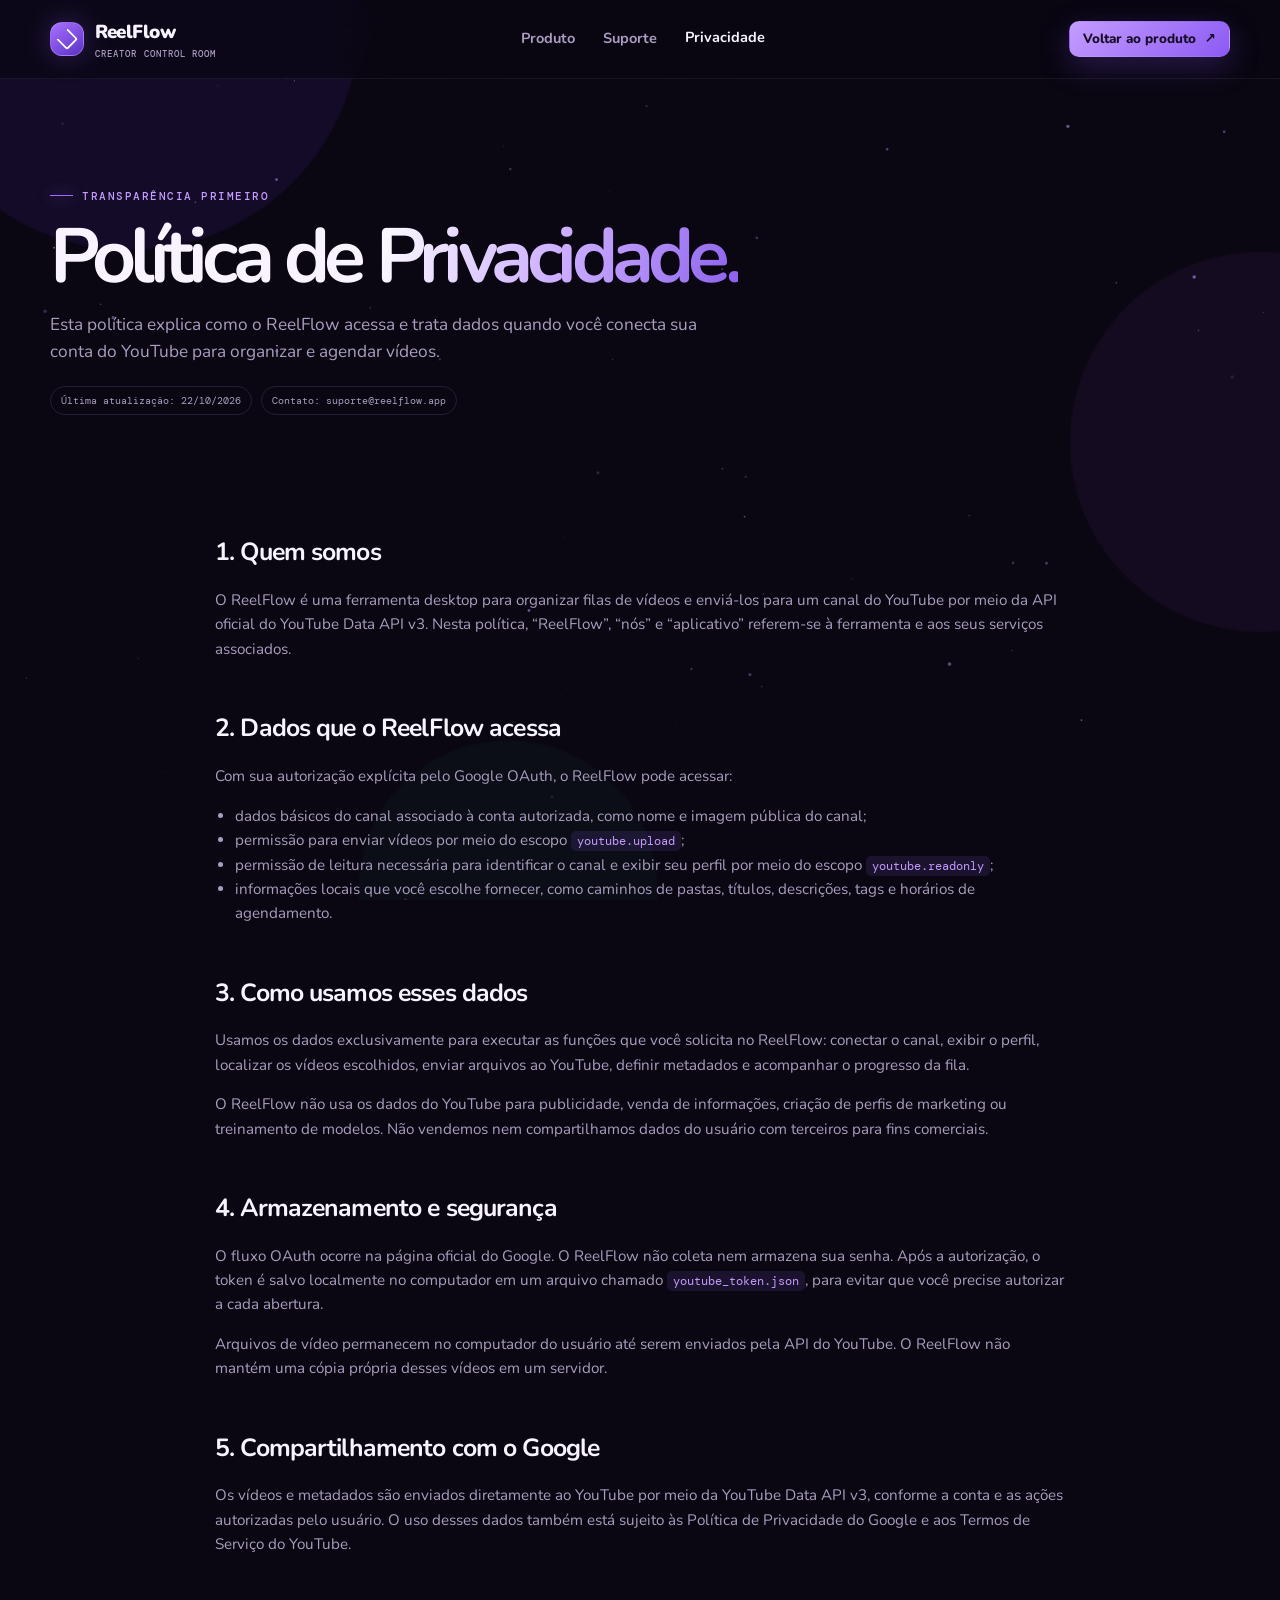
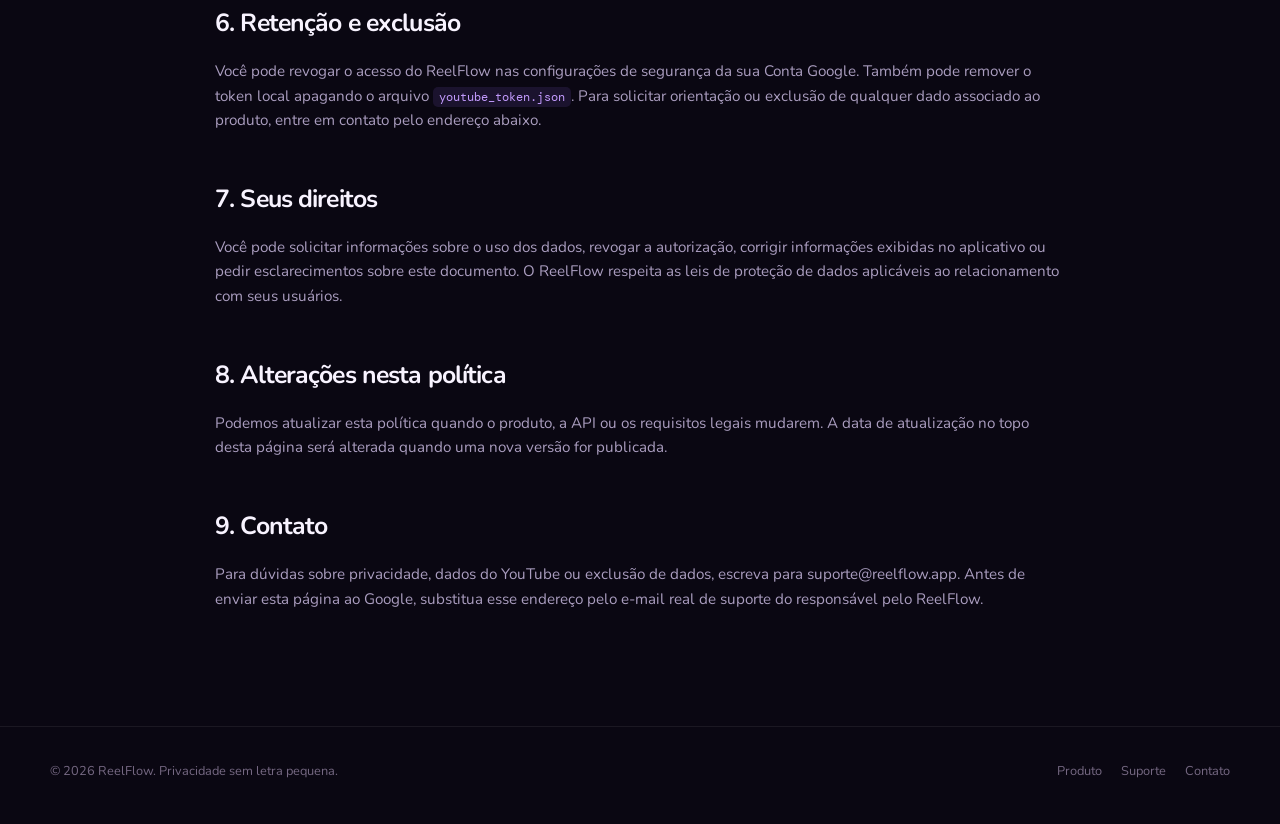
==== privacy/index.html @ 671bc6db "FIRST" ====
<!doctype html>
<html lang="pt-BR">
<head>
  <meta charset="utf-8"><meta name="viewport" content="width=device-width, initial-scale=1">
  <meta name="description" content="Política de Privacidade do ReelFlow.">
  <meta name="theme-color" content="#0a0712"><title>ReelFlow — Política de Privacidade</title><link rel="stylesheet" href="/styles.css">
</head>
<body>
  <div class="ambient" aria-hidden="true"><canvas id="particle-field"></canvas><span class="orb one"></span><span class="orb two"></span><span class="orb three"></span></div><div class="cursor-glow" aria-hidden="true"></div>
  <header class="site-header"><nav class="nav container" aria-label="Navegação principal"><a class="brand" href="/" aria-label="ReelFlow início"><span class="brand-mark" aria-hidden="true"></span><span>ReelFlow<small>creator control room</small></span></a><div class="nav-links"><a href="/">Produto</a><a href="/support">Suporte</a><a class="active" href="/privacy">Privacidade</a></div><div class="nav-actions"><a class="button small primary" href="/">Voltar ao produto <span aria-hidden="true">↗</span></a><button class="mobile-toggle" aria-label="Abrir menu" aria-expanded="false">☰</button></div></nav></header>
  <main>
    <section class="page-hero container reveal"><span class="eyebrow">Transparência primeiro</span><h1>Política de <span class="gradient-text">Privacidade.</span></h1><p>Esta política explica como o ReelFlow acessa e trata dados quando você conecta sua conta do YouTube para organizar e agendar vídeos.</p><div class="policy-meta"><span class="meta-chip">Última atualização: 22/10/2026</span><span class="meta-chip">Contato: suporte@reelflow.app</span></div></section>
    <article class="prose container">
      <h2>1. Quem somos</h2><p>O ReelFlow é uma ferramenta desktop para organizar filas de vídeos e enviá-los para um canal do YouTube por meio da API oficial do YouTube Data API v3. Nesta política, “ReelFlow”, “nós” e “aplicativo” referem-se à ferramenta e aos seus serviços associados.</p>
      <h2>2. Dados que o ReelFlow acessa</h2><p>Com sua autorização explícita pelo Google OAuth, o ReelFlow pode acessar:</p><ul><li>dados básicos do canal associado à conta autorizada, como nome e imagem pública do canal;</li><li>permissão para enviar vídeos por meio do escopo <code>youtube.upload</code>;</li><li>permissão de leitura necessária para identificar o canal e exibir seu perfil por meio do escopo <code>youtube.readonly</code>;</li><li>informações locais que você escolhe fornecer, como caminhos de pastas, títulos, descrições, tags e horários de agendamento.</li></ul>
      <h2>3. Como usamos esses dados</h2><p>Usamos os dados exclusivamente para executar as funções que você solicita no ReelFlow: conectar o canal, exibir o perfil, localizar os vídeos escolhidos, enviar arquivos ao YouTube, definir metadados e acompanhar o progresso da fila.</p><p>O ReelFlow não usa os dados do YouTube para publicidade, venda de informações, criação de perfis de marketing ou treinamento de modelos. Não vendemos nem compartilhamos dados do usuário com terceiros para fins comerciais.</p>
      <h2>4. Armazenamento e segurança</h2><p>O fluxo OAuth ocorre na página oficial do Google. O ReelFlow não coleta nem armazena sua senha. Após a autorização, o token é salvo localmente no computador em um arquivo chamado <code>youtube_token.json</code>, para evitar que você precise autorizar a cada abertura.</p><p>Arquivos de vídeo permanecem no computador do usuário até serem enviados pela API do YouTube. O ReelFlow não mantém uma cópia própria desses vídeos em um servidor.</p>
      <h2>5. Compartilhamento com o Google</h2><p>Os vídeos e metadados são enviados diretamente ao YouTube por meio da YouTube Data API v3, conforme a conta e as ações autorizadas pelo usuário. O uso desses dados também está sujeito às <a href="https://policies.google.com/privacy" target="_blank" rel="noopener">Política de Privacidade do Google</a> e aos <a href="https://www.youtube.com/t/terms" target="_blank" rel="noopener">Termos de Serviço do YouTube</a>.</p>
      <h2>6. Retenção e exclusão</h2><p>Você pode revogar o acesso do ReelFlow nas configurações de segurança da sua Conta Google. Também pode remover o token local apagando o arquivo <code>youtube_token.json</code>. Para solicitar orientação ou exclusão de qualquer dado associado ao produto, entre em contato pelo endereço abaixo.</p>
      <h2>7. Seus direitos</h2><p>Você pode solicitar informações sobre o uso dos dados, revogar a autorização, corrigir informações exibidas no aplicativo ou pedir esclarecimentos sobre este documento. O ReelFlow respeita as leis de proteção de dados aplicáveis ao relacionamento com seus usuários.</p>
      <h2>8. Alterações nesta política</h2><p>Podemos atualizar esta política quando o produto, a API ou os requisitos legais mudarem. A data de atualização no topo desta página será alterada quando uma nova versão for publicada.</p>
      <h2>9. Contato</h2><p>Para dúvidas sobre privacidade, dados do YouTube ou exclusão de dados, escreva para <a href="mailto:suporte@reelflow.app">suporte@reelflow.app</a>. Antes de enviar esta página ao Google, substitua esse endereço pelo e-mail real de suporte do responsável pelo ReelFlow.</p>
    </article>
  </main>
  <footer class="footer"><div class="container footer-inner"><div>© <span data-year></span> ReelFlow. Privacidade sem letra pequena.</div><div class="footer-links"><a href="/">Produto</a><a href="/support">Suporte</a><a href="mailto:suporte@reelflow.app">Contato</a></div></div></footer><script src="/site.js"></script>
</body>
</html>
---- styles.css ----
@import url('https://fonts.googleapis.com/css2?family=DM+Mono:wght@400;500&family=Nunito:wght@400;500;600;700;800;900&display=swap');

:root {
  --bg: #0a0712;
  --bg-2: #100a1e;
  --panel: rgba(23, 15, 42, .78);
  --panel-solid: #17102a;
  --panel-soft: rgba(39, 24, 68, .62);
  --line: rgba(177, 130, 255, .17);
  --line-bright: rgba(177, 130, 255, .42);
  --text: #f8f3ff;
  --muted: #aa9dbf;
  --muted-2: #756882;
  --purple: #9b6cff;
  --purple-2: #c49cff;
  --purple-deep: #6b3de5;
  --mint: #7ce6ba;
  --yellow: #f6c66e;
  --red: #f080a8;
  --shadow: 0 28px 90px rgba(0, 0, 0, .42);
  --radius: 24px;
  --max: 1180px;
}

* { box-sizing: border-box; }
html { scroll-behavior: smooth; }
body {
  margin: 0;
  background: var(--bg);
  color: var(--text);
  font-family: 'Nunito', system-ui, sans-serif;
  line-height: 1.6;
  overflow-x: hidden;
}
body::before {
  content: '';
  position: fixed;
  inset: 0;
  pointer-events: none;
  opacity: .28;
  background-image: linear-gradient(rgba(255,255,255,.025) 1px, transparent 1px), linear-gradient(90deg, rgba(255,255,255,.025) 1px, transparent 1px);
  background-size: 72px 72px;
  mask-image: linear-gradient(to bottom, black, transparent 75%);
  z-index: -3;
}
::selection { background: rgba(155,108,255,.38); color: white; }
a { color: inherit; text-decoration: none; }
button, a { -webkit-tap-highlight-color: transparent; }
.container { width: min(var(--max), calc(100% - 48px)); margin: 0 auto; }

.ambient { position: fixed; inset: 0; pointer-events: none; overflow: hidden; z-index: -2; }
.orb { position: absolute; border-radius: 50%; filter: blur(1px); opacity: .45; animation: drift 16s ease-in-out infinite alternate; }
.orb.one { width: 460px; height: 460px; background: rgba(104, 52, 214, .26); top: -210px; left: -100px; }
.orb.two { width: 380px; height: 380px; background: rgba(188, 91, 255, .14); top: 28%; right: -170px; animation-delay: -5s; }
.orb.three { width: 300px; height: 300px; background: rgba(73, 214, 191, .08); bottom: -140px; left: 28%; animation-delay: -9s; }
#particle-field { position: absolute; inset: 0; width: 100%; height: 100%; }
.cursor-glow { position: fixed; z-index: 10; width: 220px; height: 220px; border-radius: 50%; pointer-events: none; transform: translate(-50%, -50%); background: radial-gradient(circle, rgba(155,108,255,.12), transparent 68%); mix-blend-mode: screen; opacity: 0; transition: opacity .3s; }

.site-header { position: sticky; top: 0; z-index: 20; border-bottom: 1px solid rgba(255,255,255,.06); background: rgba(10,7,18,.68); backdrop-filter: blur(18px); }
.nav { height: 78px; display: flex; align-items: center; justify-content: space-between; gap: 24px; }
.brand { display: inline-flex; align-items: center; gap: 11px; font-weight: 900; letter-spacing: -.04em; font-size: 1.18rem; }
.brand-mark { width: 34px; height: 34px; display: grid; place-items: center; position: relative; border: 1px solid rgba(196,156,255,.45); border-radius: 12px; background: linear-gradient(145deg, #a871ff, #5b31c7); box-shadow: 0 0 28px rgba(155,108,255,.28); }
.brand-mark::before { content: ''; width: 12px; height: 12px; transform: rotate(45deg); border-radius: 3px; border: 2px solid white; border-left-color: transparent; }
.brand small { display: block; color: var(--muted); font-family: 'DM Mono', monospace; font-size: .56rem; font-weight: 500; letter-spacing: .12em; text-transform: uppercase; }
.nav-links { display: flex; align-items: center; gap: 28px; color: var(--muted); font-size: .91rem; font-weight: 700; }
.nav-links a { transition: color .2s, transform .2s; }
.nav-links a:hover, .nav-links a.active { color: var(--text); transform: translateY(-1px); }
.nav-actions { display: flex; align-items: center; gap: 12px; }
.mobile-toggle { display: none; border: 0; background: transparent; color: var(--text); font-size: 1.4rem; }

.button { display: inline-flex; align-items: center; justify-content: center; gap: 9px; min-height: 44px; padding: 0 18px; border-radius: 13px; border: 1px solid var(--line-bright); background: rgba(155,108,255,.12); color: var(--text); font: inherit; font-weight: 800; cursor: pointer; transition: transform .2s, background .2s, border-color .2s, box-shadow .2s; }
.button:hover { transform: translateY(-2px); background: rgba(155,108,255,.23); border-color: rgba(196,156,255,.7); box-shadow: 0 12px 30px rgba(111,61,229,.2); }
.button.primary { border-color: transparent; color: #160d26; background: linear-gradient(135deg, #c49cff, #8c5af3); box-shadow: 0 10px 30px rgba(135,83,239,.26); }
.button.primary:hover { background: linear-gradient(135deg, #d5b7ff, #a16eff); box-shadow: 0 16px 36px rgba(135,83,239,.38); }
.button.ghost { border-color: rgba(255,255,255,.1); background: rgba(255,255,255,.035); color: var(--muted); }
.button.small { min-height: 36px; padding: 0 13px; border-radius: 10px; font-size: .84rem; }

.hero { min-height: 720px; display: grid; align-items: center; padding: 78px 0 96px; position: relative; }
.hero-grid { display: grid; grid-template-columns: .92fr 1.08fr; align-items: center; gap: 76px; }
.eyebrow { display: inline-flex; align-items: center; gap: 9px; color: var(--purple-2); text-transform: uppercase; letter-spacing: .14em; font: 500 .67rem 'DM Mono', monospace; }
.eyebrow::before { content: ''; width: 23px; height: 1px; background: var(--purple); box-shadow: 0 0 14px var(--purple); }
.hero h1 { max-width: 680px; margin: 20px 0 20px; font-size: clamp(3.2rem, 7vw, 6.2rem); letter-spacing: -.075em; line-height: .92; font-weight: 900; }
.gradient-text { background: linear-gradient(105deg, #fff, #c7a8ff 55%, #8a5feb); -webkit-background-clip: text; background-clip: text; color: transparent; }
.hero p { max-width: 560px; margin: 0; color: var(--muted); font-size: 1.14rem; }
.hero-actions { display: flex; flex-wrap: wrap; gap: 12px; margin-top: 31px; }
.status-line { display: flex; flex-wrap: wrap; align-items: center; gap: 14px; margin-top: 34px; color: var(--muted-2); font-size: .79rem; }
.status-chip { display: inline-flex; align-items: center; gap: 7px; color: var(--mint); font-family: 'DM Mono', monospace; font-size: .68rem; }
.status-chip i { width: 7px; height: 7px; display: inline-block; border-radius: 50%; background: var(--mint); box-shadow: 0 0 0 5px rgba(124,230,186,.09), 0 0 15px rgba(124,230,186,.9); animation: pulse 2s infinite; }

.console-wrap { position: relative; perspective: 1200px; }
.console-glow { position: absolute; inset: 10% -8% -10%; background: radial-gradient(ellipse, rgba(137,78,240,.4), transparent 64%); filter: blur(34px); }
.console { position: relative; overflow: hidden; transform: rotateY(-6deg) rotateX(2deg); border: 1px solid rgba(196,156,255,.29); border-radius: 20px; background: rgba(18,11,33,.94); box-shadow: var(--shadow), 0 0 0 7px rgba(155,108,255,.035); animation: float 7s ease-in-out infinite; }
.console-top { display: flex; align-items: center; justify-content: space-between; height: 46px; padding: 0 17px; border-bottom: 1px solid rgba(255,255,255,.07); background: rgba(255,255,255,.025); }
.window-dots { display: flex; gap: 6px; }
.window-dots i { width: 8px; height: 8px; border-radius: 50%; background: #634f79; }
.window-dots i:first-child { background: #f080a8; } .window-dots i:nth-child(2) { background: #f6c66e; } .window-dots i:nth-child(3) { background: #7ce6ba; }
.console-top span { color: var(--muted-2); font: .61rem 'DM Mono', monospace; letter-spacing: .1em; }
.console-body { display: grid; grid-template-columns: 132px 1fr; min-height: 405px; }
.console-side { padding: 17px 11px; border-right: 1px solid rgba(255,255,255,.07); }
.console-logo { margin: 4px 7px 21px; color: var(--purple-2); font-size: .8rem; font-weight: 900; }
.mock-nav { display: grid; gap: 7px; }
.mock-nav div { padding: 10px 10px; border-radius: 9px; color: var(--muted-2); font-size: .63rem; font-weight: 800; }
.mock-nav div.active { color: white; background: linear-gradient(90deg, rgba(155,108,255,.34), rgba(155,108,255,.1)); }
.console-main { padding: 22px 23px; }
.mock-header { display: flex; justify-content: space-between; align-items: start; gap: 12px; }
.mock-header strong { display: block; color: white; font-size: 1.1rem; letter-spacing: -.035em; }
.mock-header span { color: var(--muted-2); font: .58rem 'DM Mono', monospace; }
.mock-ready { display: flex; align-items: center; gap: 5px; color: var(--mint); font: .58rem 'DM Mono', monospace; }
.mock-ready i { width: 6px; height: 6px; border-radius: 50%; background: var(--mint); }
.mock-path { margin-top: 24px; padding: 11px 12px; border: 1px solid var(--line); border-radius: 9px; color: var(--muted); font: .59rem 'DM Mono', monospace; }
.mock-list { display: grid; gap: 9px; margin-top: 18px; }
.mock-row { display: grid; grid-template-columns: 75px 1fr 84px; align-items: center; gap: 10px; padding: 11px; border: 1px solid rgba(255,255,255,.06); border-radius: 10px; background: rgba(255,255,255,.025); }
.mock-row b { color: var(--mint); font: .54rem 'DM Mono', monospace; }
.mock-row b.pending { color: var(--yellow); } .mock-row b.error { color: var(--red); }
.mock-file { overflow: hidden; color: #d9cfee; font-size: .65rem; text-overflow: ellipsis; white-space: nowrap; }
.mock-date { color: var(--muted-2); font: .51rem 'DM Mono', monospace; text-align: right; }
.equalizer { display: flex; align-items: end; gap: 3px; height: 19px; }
.equalizer i { width: 3px; height: 9px; border-radius: 2px; background: var(--purple-2); animation: equalize .8s ease-in-out infinite alternate; }
.equalizer i:nth-child(2) { animation-delay: -.25s; height: 14px; } .equalizer i:nth-child(3) { animation-delay: -.5s; height: 7px; } .equalizer i:nth-child(4) { animation-delay: -.1s; height: 16px; }
.mock-bottom { display: flex; justify-content: space-between; align-items: center; margin-top: 21px; }
.mock-avatar { display: flex; align-items: center; gap: 8px; color: var(--muted); font-size: .6rem; }
.avatar { width: 26px; height: 26px; display: grid; place-items: center; border-radius: 50%; background: linear-gradient(135deg, #d6bdff, #6937d6); color: #25103f; font-size: .62rem; font-weight: 900; }
.mock-btn { padding: 8px 10px; border-radius: 7px; color: #1b0e2e; background: var(--purple-2); font-size: .58rem; font-weight: 900; }

.section { padding: 105px 0; position: relative; }
.section.compact { padding-top: 64px; }
.section-head { display: flex; align-items: end; justify-content: space-between; gap: 40px; margin-bottom: 38px; }
.section-head h2 { max-width: 620px; margin: 10px 0 0; font-size: clamp(2rem, 4vw, 3.4rem); letter-spacing: -.065em; line-height: .98; }
.section-head p { max-width: 350px; margin: 0; color: var(--muted); }
.section-label { color: var(--purple-2); font: .65rem 'DM Mono', monospace; letter-spacing: .16em; text-transform: uppercase; }
.bento { display: grid; grid-template-columns: 1.2fr .8fr .8fr; gap: 15px; }
.card { position: relative; overflow: hidden; padding: 27px; border: 1px solid var(--line); border-radius: var(--radius); background: linear-gradient(145deg, rgba(35,22,62,.82), rgba(16,10,29,.68)); box-shadow: 0 15px 40px rgba(0,0,0,.13); transition: transform .3s, border-color .3s, background .3s; }
.card:hover { transform: translateY(-6px); border-color: var(--line-bright); background: linear-gradient(145deg, rgba(49,29,82,.9), rgba(18,11,35,.78)); }
.card.tall { grid-row: span 2; min-height: 360px; }
.card h3 { margin: 45px 0 9px; font-size: 1.22rem; letter-spacing: -.035em; }
.card p { margin: 0; color: var(--muted); font-size: .91rem; }
.icon-box { width: 43px; height: 43px; display: grid; place-items: center; border: 1px solid rgba(196,156,255,.3); border-radius: 13px; color: var(--purple-2); background: rgba(155,108,255,.12); font-size: 1.05rem; }
.card.tall::after { content: ''; position: absolute; width: 190px; height: 190px; right: -70px; bottom: -75px; border: 1px solid rgba(196,156,255,.25); border-radius: 50%; box-shadow: 0 0 0 20px rgba(155,108,255,.035), 0 0 0 42px rgba(155,108,255,.025); }
.card-stat { position: absolute; right: 26px; top: 28px; color: var(--mint); font: .64rem 'DM Mono', monospace; }

.workflow { display: grid; grid-template-columns: .8fr 1.2fr; align-items: start; gap: 78px; }
.workflow-copy h2 { margin: 10px 0 18px; font-size: clamp(2rem, 4vw, 3.4rem); letter-spacing: -.065em; line-height: .98; }
.workflow-copy p { color: var(--muted); }
.steps { display: grid; gap: 12px; }
.step { display: grid; grid-template-columns: 46px 1fr; gap: 17px; padding: 20px 21px; border: 1px solid rgba(255,255,255,.07); border-radius: 17px; background: rgba(255,255,255,.025); transition: border-color .25s, transform .25s; }
.step:hover { border-color: var(--line-bright); transform: translateX(5px); }
.step-num { color: var(--purple-2); font: .68rem 'DM Mono', monospace; }
.step h3 { margin: 0 0 4px; font-size: 1.02rem; }
.step p { margin: 0; color: var(--muted); font-size: .88rem; }

.oauth-band { padding: 38px; border: 1px solid rgba(196,156,255,.25); border-radius: 26px; background: radial-gradient(circle at 88% 20%, rgba(155,108,255,.22), transparent 28%), linear-gradient(130deg, rgba(47,28,78,.9), rgba(18,11,33,.85)); }
.oauth-grid { display: grid; grid-template-columns: 1fr .9fr; gap: 36px; align-items: center; }
.oauth-band h2 { margin: 8px 0 12px; font-size: clamp(1.8rem, 3vw, 2.8rem); line-height: 1; letter-spacing: -.06em; }
.oauth-band p { margin: 0; color: var(--muted); }
.scope-list { display: grid; gap: 9px; }
.scope { display: flex; align-items: center; gap: 11px; padding: 12px 14px; border: 1px solid rgba(255,255,255,.08); border-radius: 10px; background: rgba(0,0,0,.14); font: .68rem 'DM Mono', monospace; color: #dfd2f4; }
.scope::before { content: '✓'; color: var(--mint); font: .9rem Nunito, sans-serif; }

.note-grid { display: grid; grid-template-columns: repeat(3, 1fr); gap: 15px; }
.note { padding: 20px; border-left: 2px solid var(--purple); background: rgba(255,255,255,.025); }
.note strong { display: block; margin-bottom: 5px; font-size: .91rem; }
.note span { color: var(--muted); font-size: .83rem; }

.page-hero { padding: 100px 0 70px; }
.page-hero h1 { max-width: 780px; margin: 16px 0; font-size: clamp(2.8rem, 6vw, 5.3rem); line-height: .95; letter-spacing: -.075em; }
.page-hero p { max-width: 650px; color: var(--muted); font-size: 1.08rem; }
.prose { max-width: 850px; padding-bottom: 100px; }
.prose h2 { margin: 48px 0 12px; font-size: 1.55rem; letter-spacing: -.035em; }
.prose h3 { margin: 27px 0 8px; font-size: 1.03rem; color: var(--purple-2); }
.prose p, .prose li { color: var(--muted); font-size: .95rem; }
.prose ul { padding-left: 20px; }
.prose strong { color: var(--text); }
.prose code { padding: 2px 6px; border-radius: 5px; color: var(--purple-2); background: rgba(155,108,255,.12); font: .82em 'DM Mono', monospace; }
.policy-meta { display: flex; flex-wrap: wrap; gap: 9px; margin-top: 20px; }
.meta-chip { padding: 7px 10px; border: 1px solid var(--line); border-radius: 999px; color: var(--muted); font: .62rem 'DM Mono', monospace; }

.faq { display: grid; gap: 12px; max-width: 820px; margin-bottom: 74px; }
details { padding: 18px 20px; border: 1px solid rgba(255,255,255,.08); border-radius: 14px; background: rgba(255,255,255,.025); }
summary { cursor: pointer; color: var(--text); font-weight: 800; }
details p { margin: 12px 0 0; color: var(--muted); font-size: .9rem; }
.contact-card { display: grid; grid-template-columns: 1fr auto; align-items: center; gap: 24px; padding: 29px; border: 1px solid var(--line-bright); border-radius: 22px; background: linear-gradient(130deg, rgba(48,29,82,.85), rgba(16,10,29,.74)); }
.contact-card h2 { margin: 0 0 5px; font-size: 1.4rem; }
.contact-card p { margin: 0; color: var(--muted); }

.footer { padding: 34px 0 42px; border-top: 1px solid rgba(255,255,255,.07); color: var(--muted-2); font-size: .8rem; }
.footer-inner { display: flex; justify-content: space-between; gap: 20px; align-items: center; }
.footer-links { display: flex; gap: 19px; }
.footer a:hover { color: var(--text); }

.reveal { opacity: 0; transform: translateY(18px); transition: opacity .75s ease, transform .75s ease; }
.reveal.visible { opacity: 1; transform: translateY(0); }
[data-delay="1"] { transition-delay: .08s; } [data-delay="2"] { transition-delay: .16s; } [data-delay="3"] { transition-delay: .24s; }

@keyframes drift { to { transform: translate(55px, 35px) scale(1.08); } }
@keyframes float { 0%, 100% { transform: rotateY(-6deg) rotateX(2deg) translateY(0); } 50% { transform: rotateY(-6deg) rotateX(2deg) translateY(-9px); } }
@keyframes pulse { 0%, 100% { opacity: 1; } 50% { opacity: .42; } }
@keyframes equalize { from { transform: scaleY(.55); opacity: .58; } to { transform: scaleY(1.2); opacity: 1; } }

@media (max-width: 940px) {
  .hero-grid, .workflow, .oauth-grid { grid-template-columns: 1fr; gap: 45px; }
  .hero { padding-top: 60px; }
  .hero h1 { max-width: 700px; }
  .console { max-width: 720px; margin: 0 auto; transform: none; }
  .bento { grid-template-columns: 1fr 1fr; }
  .card.tall { grid-row: auto; grid-column: span 2; min-height: 260px; }
  .workflow-copy { max-width: 620px; }
}

@media (max-width: 680px) {
  .container { width: min(100% - 30px, var(--max)); }
  .nav { height: 68px; }
  .nav-links, .nav-actions .button { display: none; }
  .mobile-toggle { display: block; }
  .nav.open .nav-links { position: absolute; top: 67px; left: 15px; right: 15px; display: grid; gap: 0; padding: 8px; border: 1px solid var(--line); border-radius: 14px; background: rgba(18,11,33,.96); box-shadow: var(--shadow); }
  .nav.open .nav-links a { padding: 12px; }
  .hero { min-height: auto; padding: 70px 0 74px; }
  .hero h1 { font-size: clamp(3rem, 16vw, 4.6rem); }
  .hero p { font-size: 1rem; }
  .section { padding: 75px 0; }
  .section-head { display: block; }
  .section-head p { margin-top: 15px; }
  .bento, .note-grid { grid-template-columns: 1fr; }
  .card.tall { grid-column: auto; }
  .console-body { grid-template-columns: 1fr; }
  .console-side { display: none; }
  .console-main { padding: 17px; }
  .mock-row { grid-template-columns: 61px 1fr; }
  .mock-date { display: none; }
  .oauth-band { padding: 25px; }
  .contact-card, .footer-inner { display: block; }
  .contact-card .button { margin-top: 18px; }
  .footer-links { margin-top: 15px; }
  .page-hero { padding: 75px 0 48px; }
}

@media (prefers-reduced-motion: reduce) {
  *, *::before, *::after { scroll-behavior: auto !important; animation-duration: .001ms !important; animation-iteration-count: 1 !important; transition-duration: .001ms !important; }
  .reveal { opacity: 1; transform: none; }
}
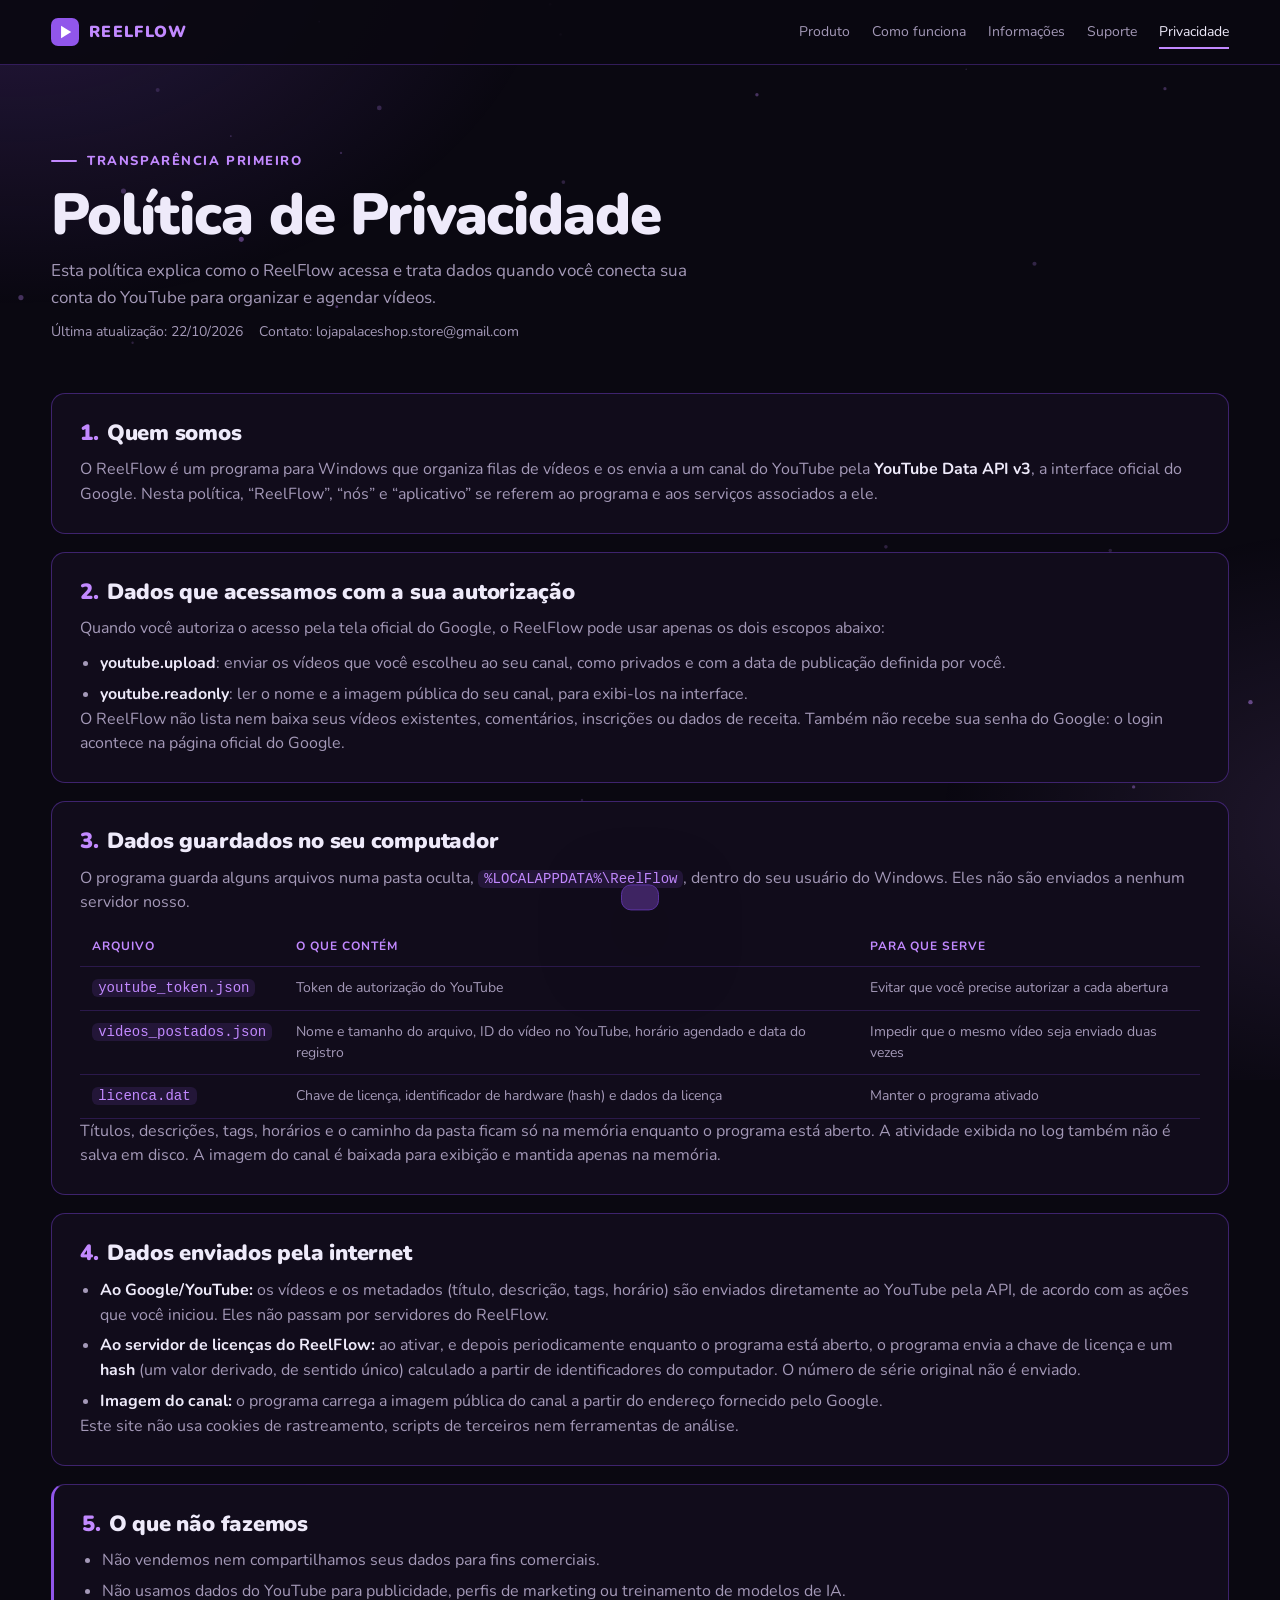
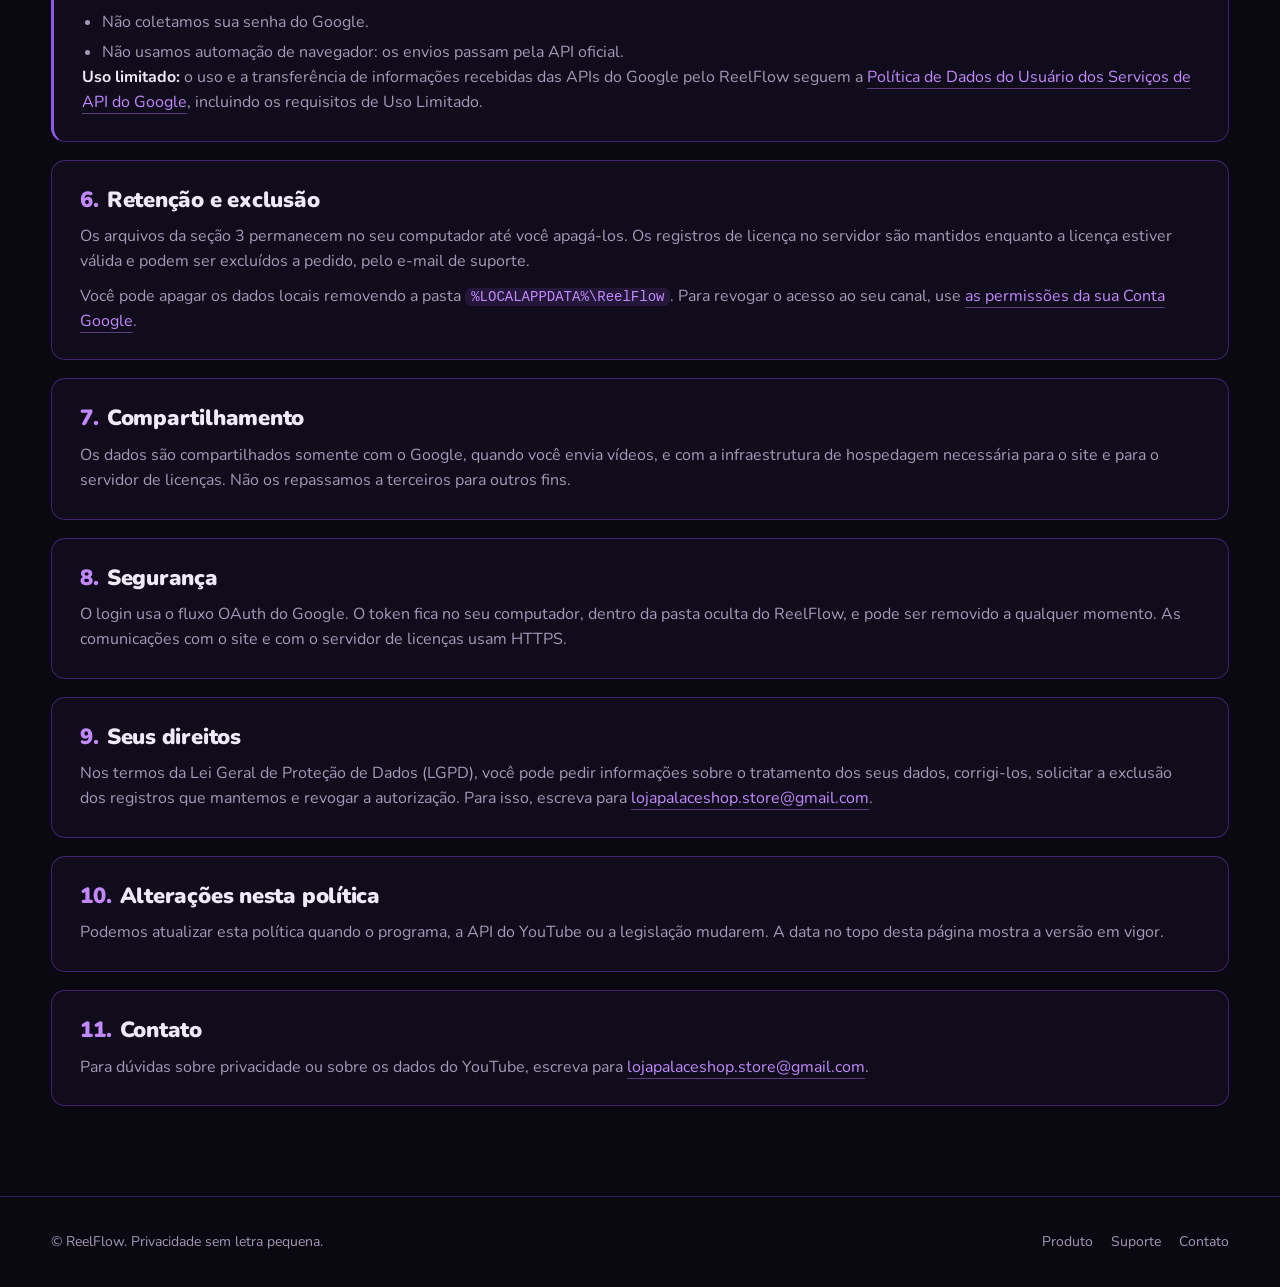
==== commit af15cc08: "secound" ====
--- a/privacy/index.html
+++ b/privacy/index.html
@@ -1,27 +1,141 @@
 <!doctype html>
 <html lang="pt-BR">
 <head>
-  <meta charset="utf-8"><meta name="viewport" content="width=device-width, initial-scale=1">
-  <meta name="description" content="Política de Privacidade do ReelFlow.">
-  <meta name="theme-color" content="#0a0712"><title>ReelFlow — Política de Privacidade</title><link rel="stylesheet" href="/styles.css">
+  <meta charset="utf-8">
+  <meta name="viewport" content="width=device-width, initial-scale=1">
+  <title>ReelFlow — Política de Privacidade</title>
+  <meta name="description" content="Como o ReelFlow acessa, usa, armazena e protege os dados da sua conta do Google e do YouTube.">
+  <link rel="icon" href="/favicon.svg" type="image/svg+xml">
+  <link rel="stylesheet" href="/styles.css">
+  <noscript><style>.reveal { opacity: 1; transform: none; }</style></noscript>
 </head>
 <body>
-  <div class="ambient" aria-hidden="true"><canvas id="particle-field"></canvas><span class="orb one"></span><span class="orb two"></span><span class="orb three"></span></div><div class="cursor-glow" aria-hidden="true"></div>
-  <header class="site-header"><nav class="nav container" aria-label="Navegação principal"><a class="brand" href="/" aria-label="ReelFlow início"><span class="brand-mark" aria-hidden="true"></span><span>ReelFlow<small>creator control room</small></span></a><div class="nav-links"><a href="/">Produto</a><a href="/support">Suporte</a><a class="active" href="/privacy">Privacidade</a></div><div class="nav-actions"><a class="button small primary" href="/">Voltar ao produto <span aria-hidden="true">↗</span></a><button class="mobile-toggle" aria-label="Abrir menu" aria-expanded="false">☰</button></div></nav></header>
-  <main>
-    <section class="page-hero container reveal"><span class="eyebrow">Transparência primeiro</span><h1>Política de <span class="gradient-text">Privacidade.</span></h1><p>Esta política explica como o ReelFlow acessa e trata dados quando você conecta sua conta do YouTube para organizar e agendar vídeos.</p><div class="policy-meta"><span class="meta-chip">Última atualização: 22/10/2026</span><span class="meta-chip">Contato: suporte@reelflow.app</span></div></section>
-    <article class="prose container">
-      <h2>1. Quem somos</h2><p>O ReelFlow é uma ferramenta desktop para organizar filas de vídeos e enviá-los para um canal do YouTube por meio da API oficial do YouTube Data API v3. Nesta política, “ReelFlow”, “nós” e “aplicativo” referem-se à ferramenta e aos seus serviços associados.</p>
-      <h2>2. Dados que o ReelFlow acessa</h2><p>Com sua autorização explícita pelo Google OAuth, o ReelFlow pode acessar:</p><ul><li>dados básicos do canal associado à conta autorizada, como nome e imagem pública do canal;</li><li>permissão para enviar vídeos por meio do escopo <code>youtube.upload</code>;</li><li>permissão de leitura necessária para identificar o canal e exibir seu perfil por meio do escopo <code>youtube.readonly</code>;</li><li>informações locais que você escolhe fornecer, como caminhos de pastas, títulos, descrições, tags e horários de agendamento.</li></ul>
-      <h2>3. Como usamos esses dados</h2><p>Usamos os dados exclusivamente para executar as funções que você solicita no ReelFlow: conectar o canal, exibir o perfil, localizar os vídeos escolhidos, enviar arquivos ao YouTube, definir metadados e acompanhar o progresso da fila.</p><p>O ReelFlow não usa os dados do YouTube para publicidade, venda de informações, criação de perfis de marketing ou treinamento de modelos. Não vendemos nem compartilhamos dados do usuário com terceiros para fins comerciais.</p>
-      <h2>4. Armazenamento e segurança</h2><p>O fluxo OAuth ocorre na página oficial do Google. O ReelFlow não coleta nem armazena sua senha. Após a autorização, o token é salvo localmente no computador em um arquivo chamado <code>youtube_token.json</code>, para evitar que você precise autorizar a cada abertura.</p><p>Arquivos de vídeo permanecem no computador do usuário até serem enviados pela API do YouTube. O ReelFlow não mantém uma cópia própria desses vídeos em um servidor.</p>
-      <h2>5. Compartilhamento com o Google</h2><p>Os vídeos e metadados são enviados diretamente ao YouTube por meio da YouTube Data API v3, conforme a conta e as ações autorizadas pelo usuário. O uso desses dados também está sujeito às <a href="https://policies.google.com/privacy" target="_blank" rel="noopener">Política de Privacidade do Google</a> e aos <a href="https://www.youtube.com/t/terms" target="_blank" rel="noopener">Termos de Serviço do YouTube</a>.</p>
-      <h2>6. Retenção e exclusão</h2><p>Você pode revogar o acesso do ReelFlow nas configurações de segurança da sua Conta Google. Também pode remover o token local apagando o arquivo <code>youtube_token.json</code>. Para solicitar orientação ou exclusão de qualquer dado associado ao produto, entre em contato pelo endereço abaixo.</p>
-      <h2>7. Seus direitos</h2><p>Você pode solicitar informações sobre o uso dos dados, revogar a autorização, corrigir informações exibidas no aplicativo ou pedir esclarecimentos sobre este documento. O ReelFlow respeita as leis de proteção de dados aplicáveis ao relacionamento com seus usuários.</p>
-      <h2>8. Alterações nesta política</h2><p>Podemos atualizar esta política quando o produto, a API ou os requisitos legais mudarem. A data de atualização no topo desta página será alterada quando uma nova versão for publicada.</p>
-      <h2>9. Contato</h2><p>Para dúvidas sobre privacidade, dados do YouTube ou exclusão de dados, escreva para <a href="mailto:suporte@reelflow.app">suporte@reelflow.app</a>. Antes de enviar esta página ao Google, substitua esse endereço pelo e-mail real de suporte do responsável pelo ReelFlow.</p>
-    </article>
+  <canvas id="particles" aria-hidden="true"></canvas>
+
+  <header class="topbar">
+    <div class="wrap">
+      <a class="brand" href="/" aria-label="ReelFlow, página inicial">
+        <svg viewBox="0 0 40 40" aria-hidden="true"><rect width="40" height="40" rx="10" fill="#9156eb"/><path d="M14.4 11.2V28.8L28.8 20Z" fill="#fff"/></svg>
+        REELFLOW
+      </a>
+      <nav class="nav-links" id="nav">
+        <a href="/#produto">Produto</a>
+        <a href="/#fluxo">Como funciona</a>
+        <a href="/#info">Informações</a>
+        <a href="/support/">Suporte</a>
+        <a href="/privacy/" aria-current="page">Privacidade</a>
+      </nav>
+      <button class="menu-btn" aria-expanded="false" aria-controls="nav">Menu</button>
+    </div>
+  </header>
+
+  <main class="wrap">
+    <div class="doc-hero reveal">
+      <span class="eyebrow">Transparência primeiro</span>
+      <h1>Política de Privacidade</h1>
+      <p class="section-lead">Esta política explica como o ReelFlow acessa e trata dados quando você conecta sua conta do YouTube para organizar e agendar vídeos.</p>
+      <div class="doc-meta">
+        <span>Última atualização: 22/10/2026</span>
+        <span>Contato: lojapalaceshop.store@gmail.com</span>
+      </div>
+    </div>
+
+    <div class="doc">
+      <article class="block reveal">
+        <h2><span class="n">1.</span>Quem somos</h2>
+        <p>O ReelFlow é um programa para Windows que organiza filas de vídeos e os envia a um canal do YouTube pela <strong>YouTube Data API v3</strong>, a interface oficial do Google. Nesta política, “ReelFlow”, “nós” e “aplicativo” se referem ao programa e aos serviços associados a ele.</p>
+      </article>
+
+      <article class="block reveal">
+        <h2><span class="n">2.</span>Dados que acessamos com a sua autorização</h2>
+        <p>Quando você autoriza o acesso pela tela oficial do Google, o ReelFlow pode usar apenas os dois escopos abaixo:</p>
+        <ul>
+          <li><strong>youtube.upload</strong>: enviar os vídeos que você escolheu ao seu canal, como privados e com a data de publicação definida por você.</li>
+          <li><strong>youtube.readonly</strong>: ler o nome e a imagem pública do seu canal, para exibi-los na interface.</li>
+        </ul>
+        <p>O ReelFlow não lista nem baixa seus vídeos existentes, comentários, inscrições ou dados de receita. Também não recebe sua senha do Google: o login acontece na página oficial do Google.</p>
+      </article>
+
+      <article class="block reveal">
+        <h2><span class="n">3.</span>Dados guardados no seu computador</h2>
+        <p>O programa guarda alguns arquivos numa pasta oculta, <code>%LOCALAPPDATA%\ReelFlow</code>, dentro do seu usuário do Windows. Eles não são enviados a nenhum servidor nosso.</p>
+        <table>
+          <thead><tr><th>Arquivo</th><th>O que contém</th><th>Para que serve</th></tr></thead>
+          <tbody>
+            <tr><td><code>youtube_token.json</code></td><td>Token de autorização do YouTube</td><td>Evitar que você precise autorizar a cada abertura</td></tr>
+            <tr><td><code>videos_postados.json</code></td><td>Nome e tamanho do arquivo, ID do vídeo no YouTube, horário agendado e data do registro</td><td>Impedir que o mesmo vídeo seja enviado duas vezes</td></tr>
+            <tr><td><code>licenca.dat</code></td><td>Chave de licença, identificador de hardware (hash) e dados da licença</td><td>Manter o programa ativado</td></tr>
+          </tbody>
+        </table>
+        <p>Títulos, descrições, tags, horários e o caminho da pasta ficam só na memória enquanto o programa está aberto. A atividade exibida no log também não é salva em disco. A imagem do canal é baixada para exibição e mantida apenas na memória.</p>
+      </article>
+
+      <article class="block reveal">
+        <h2><span class="n">4.</span>Dados enviados pela internet</h2>
+        <ul>
+          <li><strong>Ao Google/YouTube:</strong> os vídeos e os metadados (título, descrição, tags, horário) são enviados diretamente ao YouTube pela API, de acordo com as ações que você iniciou. Eles não passam por servidores do ReelFlow.</li>
+          <li><strong>Ao servidor de licenças do ReelFlow:</strong> ao ativar, e depois periodicamente enquanto o programa está aberto, o programa envia a chave de licença e um <strong>hash</strong> (um valor derivado, de sentido único) calculado a partir de identificadores do computador. O número de série original não é enviado.</li>
+          <li><strong>Imagem do canal:</strong> o programa carrega a imagem pública do canal a partir do endereço fornecido pelo Google.</li>
+        </ul>
+        <p>Este site não usa cookies de rastreamento, scripts de terceiros nem ferramentas de análise.</p>
+      </article>
+
+      <article class="block reveal highlight">
+        <h2><span class="n">5.</span>O que não fazemos</h2>
+        <ul>
+          <li>Não vendemos nem compartilhamos seus dados para fins comerciais.</li>
+          <li>Não usamos dados do YouTube para publicidade, perfis de marketing ou treinamento de modelos de IA.</li>
+          <li>Não coletamos sua senha do Google.</li>
+          <li>Não usamos automação de navegador: os envios passam pela API oficial.</li>
+        </ul>
+        <p><strong>Uso limitado:</strong> o uso e a transferência de informações recebidas das APIs do Google pelo ReelFlow seguem a <a href="https://developers.google.com/terms/api-services-user-data-policy" target="_blank" rel="noopener">Política de Dados do Usuário dos Serviços de API do Google</a>, incluindo os requisitos de Uso Limitado.</p>
+      </article>
+
+      <article class="block reveal">
+        <h2><span class="n">6.</span>Retenção e exclusão</h2>
+        <p>Os arquivos da seção 3 permanecem no seu computador até você apagá-los. Os registros de licença no servidor são mantidos enquanto a licença estiver válida e podem ser excluídos a pedido, pelo e-mail de suporte.</p>
+        <p>Você pode apagar os dados locais removendo a pasta <code>%LOCALAPPDATA%\ReelFlow</code>. Para revogar o acesso ao seu canal, use <a href="https://myaccount.google.com/permissions" target="_blank" rel="noopener">as permissões da sua Conta Google</a>.</p>
+      </article>
+
+      <article class="block reveal">
+        <h2><span class="n">7.</span>Compartilhamento</h2>
+        <p>Os dados são compartilhados somente com o Google, quando você envia vídeos, e com a infraestrutura de hospedagem necessária para o site e para o servidor de licenças. Não os repassamos a terceiros para outros fins.</p>
+      </article>
+
+      <article class="block reveal">
+        <h2><span class="n">8.</span>Segurança</h2>
+        <p>O login usa o fluxo OAuth do Google. O token fica no seu computador, dentro da pasta oculta do ReelFlow, e pode ser removido a qualquer momento. As comunicações com o site e com o servidor de licenças usam HTTPS.</p>
+      </article>
+
+      <article class="block reveal">
+        <h2><span class="n">9.</span>Seus direitos</h2>
+        <p>Nos termos da Lei Geral de Proteção de Dados (LGPD), você pode pedir informações sobre o tratamento dos seus dados, corrigi-los, solicitar a exclusão dos registros que mantemos e revogar a autorização. Para isso, escreva para <a href="mailto:lojapalaceshop.store@gmail.com">lojapalaceshop.store@gmail.com</a>.</p>
+      </article>
+
+      <article class="block reveal">
+        <h2><span class="n">10.</span>Alterações nesta política</h2>
+        <p>Podemos atualizar esta política quando o programa, a API do YouTube ou a legislação mudarem. A data no topo desta página mostra a versão em vigor.</p>
+      </article>
+
+      <article class="block reveal">
+        <h2><span class="n">11.</span>Contato</h2>
+        <p>Para dúvidas sobre privacidade ou sobre os dados do YouTube, escreva para <a href="mailto:lojapalaceshop.store@gmail.com">lojapalaceshop.store@gmail.com</a>.</p>
+      </article>
+    </div>
   </main>
-  <footer class="footer"><div class="container footer-inner"><div>© <span data-year></span> ReelFlow. Privacidade sem letra pequena.</div><div class="footer-links"><a href="/">Produto</a><a href="/support">Suporte</a><a href="mailto:suporte@reelflow.app">Contato</a></div></div></footer><script src="/site.js"></script>
+
+  <footer>
+    <div class="wrap">
+      <div>© ReelFlow. Privacidade sem letra pequena.</div>
+      <nav>
+        <a href="/">Produto</a>
+        <a href="/support/">Suporte</a>
+        <a href="mailto:lojapalaceshop.store@gmail.com">Contato</a>
+      </nav>
+    </div>
+  </footer>
+
+  <div class="toast" role="status" aria-live="polite"></div>
+  <script src="/site.js" defer></script>
 </body>
 </html>
--- a/styles.css
+++ b/styles.css
@@ -1,239 +1,345 @@
-@import url('https://fonts.googleapis.com/css2?family=DM+Mono:wght@400;500&family=Nunito:wght@400;500;600;700;800;900&display=swap');
+/* ReelFlow: paleta, fonte e formas copiadas do app (ReelFlow.py) */
+@font-face {
+  font-family: "Nunito";
+  src: url("/fonts/Nunito.ttf") format("truetype");
+  font-weight: 200 1000;
+  font-display: swap;
+}
 
 :root {
-  --bg: #0a0712;
-  --bg-2: #100a1e;
-  --panel: rgba(23, 15, 42, .78);
-  --panel-solid: #17102a;
-  --panel-soft: rgba(39, 24, 68, .62);
-  --line: rgba(177, 130, 255, .17);
-  --line-bright: rgba(177, 130, 255, .42);
-  --text: #f8f3ff;
-  --muted: #aa9dbf;
-  --muted-2: #756882;
-  --purple: #9b6cff;
-  --purple-2: #c49cff;
-  --purple-deep: #6b3de5;
-  --mint: #7ce6ba;
-  --yellow: #f6c66e;
-  --red: #f080a8;
-  --shadow: 0 28px 90px rgba(0, 0, 0, .42);
-  --radius: 24px;
-  --max: 1180px;
-}
-
-* { box-sizing: border-box; }
+  --accent: #9156eb;
+  --accent-hover: #c289ff;
+  --bg: #0a0811;
+  --child: #110c1b;
+  --frame: #221734;
+  --button: #3e2462;
+  --button-hover: #7842b4;
+  --button-active: #9854dc;
+  --green: #6fdca3;
+  --green-btn: #2c7054;
+  --red: #ef6997;
+  --warn: #f4be68;
+  --text: #eeeafa;
+  --muted: #a499b8;
+  --disabled: #7c7490;
+  --border: #5c33a3;
+  --radius: 14px;
+  --shadow: 0 30px 80px rgba(0, 0, 0, 0.55);
+}
+
+* { box-sizing: border-box; margin: 0; padding: 0; }
 html { scroll-behavior: smooth; }
 body {
-  margin: 0;
+  font-family: "Nunito", system-ui, -apple-system, "Segoe UI", sans-serif;
   background: var(--bg);
   color: var(--text);
-  font-family: 'Nunito', system-ui, sans-serif;
-  line-height: 1.6;
+  line-height: 1.55;
   overflow-x: hidden;
-}
+  -webkit-font-smoothing: antialiased;
+}
+a { color: inherit; text-decoration: none; }
+svg { display: block; }
+button { font: inherit; }
+
+#particles { position: fixed; inset: 0; width: 100%; height: 100%; z-index: 0; pointer-events: none; }
 body::before {
-  content: '';
-  position: fixed;
-  inset: 0;
-  pointer-events: none;
-  opacity: .28;
-  background-image: linear-gradient(rgba(255,255,255,.025) 1px, transparent 1px), linear-gradient(90deg, rgba(255,255,255,.025) 1px, transparent 1px);
-  background-size: 72px 72px;
-  mask-image: linear-gradient(to bottom, black, transparent 75%);
-  z-index: -3;
-}
-::selection { background: rgba(155,108,255,.38); color: white; }
-a { color: inherit; text-decoration: none; }
-button, a { -webkit-tap-highlight-color: transparent; }
-.container { width: min(var(--max), calc(100% - 48px)); margin: 0 auto; }
-
-.ambient { position: fixed; inset: 0; pointer-events: none; overflow: hidden; z-index: -2; }
-.orb { position: absolute; border-radius: 50%; filter: blur(1px); opacity: .45; animation: drift 16s ease-in-out infinite alternate; }
-.orb.one { width: 460px; height: 460px; background: rgba(104, 52, 214, .26); top: -210px; left: -100px; }
-.orb.two { width: 380px; height: 380px; background: rgba(188, 91, 255, .14); top: 28%; right: -170px; animation-delay: -5s; }
-.orb.three { width: 300px; height: 300px; background: rgba(73, 214, 191, .08); bottom: -140px; left: 28%; animation-delay: -9s; }
-#particle-field { position: absolute; inset: 0; width: 100%; height: 100%; }
-.cursor-glow { position: fixed; z-index: 10; width: 220px; height: 220px; border-radius: 50%; pointer-events: none; transform: translate(-50%, -50%); background: radial-gradient(circle, rgba(155,108,255,.12), transparent 68%); mix-blend-mode: screen; opacity: 0; transition: opacity .3s; }
-
-.site-header { position: sticky; top: 0; z-index: 20; border-bottom: 1px solid rgba(255,255,255,.06); background: rgba(10,7,18,.68); backdrop-filter: blur(18px); }
-.nav { height: 78px; display: flex; align-items: center; justify-content: space-between; gap: 24px; }
-.brand { display: inline-flex; align-items: center; gap: 11px; font-weight: 900; letter-spacing: -.04em; font-size: 1.18rem; }
-.brand-mark { width: 34px; height: 34px; display: grid; place-items: center; position: relative; border: 1px solid rgba(196,156,255,.45); border-radius: 12px; background: linear-gradient(145deg, #a871ff, #5b31c7); box-shadow: 0 0 28px rgba(155,108,255,.28); }
-.brand-mark::before { content: ''; width: 12px; height: 12px; transform: rotate(45deg); border-radius: 3px; border: 2px solid white; border-left-color: transparent; }
-.brand small { display: block; color: var(--muted); font-family: 'DM Mono', monospace; font-size: .56rem; font-weight: 500; letter-spacing: .12em; text-transform: uppercase; }
-.nav-links { display: flex; align-items: center; gap: 28px; color: var(--muted); font-size: .91rem; font-weight: 700; }
-.nav-links a { transition: color .2s, transform .2s; }
-.nav-links a:hover, .nav-links a.active { color: var(--text); transform: translateY(-1px); }
-.nav-actions { display: flex; align-items: center; gap: 12px; }
-.mobile-toggle { display: none; border: 0; background: transparent; color: var(--text); font-size: 1.4rem; }
-
-.button { display: inline-flex; align-items: center; justify-content: center; gap: 9px; min-height: 44px; padding: 0 18px; border-radius: 13px; border: 1px solid var(--line-bright); background: rgba(155,108,255,.12); color: var(--text); font: inherit; font-weight: 800; cursor: pointer; transition: transform .2s, background .2s, border-color .2s, box-shadow .2s; }
-.button:hover { transform: translateY(-2px); background: rgba(155,108,255,.23); border-color: rgba(196,156,255,.7); box-shadow: 0 12px 30px rgba(111,61,229,.2); }
-.button.primary { border-color: transparent; color: #160d26; background: linear-gradient(135deg, #c49cff, #8c5af3); box-shadow: 0 10px 30px rgba(135,83,239,.26); }
-.button.primary:hover { background: linear-gradient(135deg, #d5b7ff, #a16eff); box-shadow: 0 16px 36px rgba(135,83,239,.38); }
-.button.ghost { border-color: rgba(255,255,255,.1); background: rgba(255,255,255,.035); color: var(--muted); }
-.button.small { min-height: 36px; padding: 0 13px; border-radius: 10px; font-size: .84rem; }
-
-.hero { min-height: 720px; display: grid; align-items: center; padding: 78px 0 96px; position: relative; }
-.hero-grid { display: grid; grid-template-columns: .92fr 1.08fr; align-items: center; gap: 76px; }
-.eyebrow { display: inline-flex; align-items: center; gap: 9px; color: var(--purple-2); text-transform: uppercase; letter-spacing: .14em; font: 500 .67rem 'DM Mono', monospace; }
-.eyebrow::before { content: ''; width: 23px; height: 1px; background: var(--purple); box-shadow: 0 0 14px var(--purple); }
-.hero h1 { max-width: 680px; margin: 20px 0 20px; font-size: clamp(3.2rem, 7vw, 6.2rem); letter-spacing: -.075em; line-height: .92; font-weight: 900; }
-.gradient-text { background: linear-gradient(105deg, #fff, #c7a8ff 55%, #8a5feb); -webkit-background-clip: text; background-clip: text; color: transparent; }
-.hero p { max-width: 560px; margin: 0; color: var(--muted); font-size: 1.14rem; }
-.hero-actions { display: flex; flex-wrap: wrap; gap: 12px; margin-top: 31px; }
-.status-line { display: flex; flex-wrap: wrap; align-items: center; gap: 14px; margin-top: 34px; color: var(--muted-2); font-size: .79rem; }
-.status-chip { display: inline-flex; align-items: center; gap: 7px; color: var(--mint); font-family: 'DM Mono', monospace; font-size: .68rem; }
-.status-chip i { width: 7px; height: 7px; display: inline-block; border-radius: 50%; background: var(--mint); box-shadow: 0 0 0 5px rgba(124,230,186,.09), 0 0 15px rgba(124,230,186,.9); animation: pulse 2s infinite; }
-
-.console-wrap { position: relative; perspective: 1200px; }
-.console-glow { position: absolute; inset: 10% -8% -10%; background: radial-gradient(ellipse, rgba(137,78,240,.4), transparent 64%); filter: blur(34px); }
-.console { position: relative; overflow: hidden; transform: rotateY(-6deg) rotateX(2deg); border: 1px solid rgba(196,156,255,.29); border-radius: 20px; background: rgba(18,11,33,.94); box-shadow: var(--shadow), 0 0 0 7px rgba(155,108,255,.035); animation: float 7s ease-in-out infinite; }
-.console-top { display: flex; align-items: center; justify-content: space-between; height: 46px; padding: 0 17px; border-bottom: 1px solid rgba(255,255,255,.07); background: rgba(255,255,255,.025); }
-.window-dots { display: flex; gap: 6px; }
-.window-dots i { width: 8px; height: 8px; border-radius: 50%; background: #634f79; }
-.window-dots i:first-child { background: #f080a8; } .window-dots i:nth-child(2) { background: #f6c66e; } .window-dots i:nth-child(3) { background: #7ce6ba; }
-.console-top span { color: var(--muted-2); font: .61rem 'DM Mono', monospace; letter-spacing: .1em; }
-.console-body { display: grid; grid-template-columns: 132px 1fr; min-height: 405px; }
-.console-side { padding: 17px 11px; border-right: 1px solid rgba(255,255,255,.07); }
-.console-logo { margin: 4px 7px 21px; color: var(--purple-2); font-size: .8rem; font-weight: 900; }
-.mock-nav { display: grid; gap: 7px; }
-.mock-nav div { padding: 10px 10px; border-radius: 9px; color: var(--muted-2); font-size: .63rem; font-weight: 800; }
-.mock-nav div.active { color: white; background: linear-gradient(90deg, rgba(155,108,255,.34), rgba(155,108,255,.1)); }
-.console-main { padding: 22px 23px; }
-.mock-header { display: flex; justify-content: space-between; align-items: start; gap: 12px; }
-.mock-header strong { display: block; color: white; font-size: 1.1rem; letter-spacing: -.035em; }
-.mock-header span { color: var(--muted-2); font: .58rem 'DM Mono', monospace; }
-.mock-ready { display: flex; align-items: center; gap: 5px; color: var(--mint); font: .58rem 'DM Mono', monospace; }
-.mock-ready i { width: 6px; height: 6px; border-radius: 50%; background: var(--mint); }
-.mock-path { margin-top: 24px; padding: 11px 12px; border: 1px solid var(--line); border-radius: 9px; color: var(--muted); font: .59rem 'DM Mono', monospace; }
-.mock-list { display: grid; gap: 9px; margin-top: 18px; }
-.mock-row { display: grid; grid-template-columns: 75px 1fr 84px; align-items: center; gap: 10px; padding: 11px; border: 1px solid rgba(255,255,255,.06); border-radius: 10px; background: rgba(255,255,255,.025); }
-.mock-row b { color: var(--mint); font: .54rem 'DM Mono', monospace; }
-.mock-row b.pending { color: var(--yellow); } .mock-row b.error { color: var(--red); }
-.mock-file { overflow: hidden; color: #d9cfee; font-size: .65rem; text-overflow: ellipsis; white-space: nowrap; }
-.mock-date { color: var(--muted-2); font: .51rem 'DM Mono', monospace; text-align: right; }
-.equalizer { display: flex; align-items: end; gap: 3px; height: 19px; }
-.equalizer i { width: 3px; height: 9px; border-radius: 2px; background: var(--purple-2); animation: equalize .8s ease-in-out infinite alternate; }
-.equalizer i:nth-child(2) { animation-delay: -.25s; height: 14px; } .equalizer i:nth-child(3) { animation-delay: -.5s; height: 7px; } .equalizer i:nth-child(4) { animation-delay: -.1s; height: 16px; }
-.mock-bottom { display: flex; justify-content: space-between; align-items: center; margin-top: 21px; }
-.mock-avatar { display: flex; align-items: center; gap: 8px; color: var(--muted); font-size: .6rem; }
-.avatar { width: 26px; height: 26px; display: grid; place-items: center; border-radius: 50%; background: linear-gradient(135deg, #d6bdff, #6937d6); color: #25103f; font-size: .62rem; font-weight: 900; }
-.mock-btn { padding: 8px 10px; border-radius: 7px; color: #1b0e2e; background: var(--purple-2); font-size: .58rem; font-weight: 900; }
-
-.section { padding: 105px 0; position: relative; }
-.section.compact { padding-top: 64px; }
-.section-head { display: flex; align-items: end; justify-content: space-between; gap: 40px; margin-bottom: 38px; }
-.section-head h2 { max-width: 620px; margin: 10px 0 0; font-size: clamp(2rem, 4vw, 3.4rem); letter-spacing: -.065em; line-height: .98; }
-.section-head p { max-width: 350px; margin: 0; color: var(--muted); }
-.section-label { color: var(--purple-2); font: .65rem 'DM Mono', monospace; letter-spacing: .16em; text-transform: uppercase; }
-.bento { display: grid; grid-template-columns: 1.2fr .8fr .8fr; gap: 15px; }
-.card { position: relative; overflow: hidden; padding: 27px; border: 1px solid var(--line); border-radius: var(--radius); background: linear-gradient(145deg, rgba(35,22,62,.82), rgba(16,10,29,.68)); box-shadow: 0 15px 40px rgba(0,0,0,.13); transition: transform .3s, border-color .3s, background .3s; }
-.card:hover { transform: translateY(-6px); border-color: var(--line-bright); background: linear-gradient(145deg, rgba(49,29,82,.9), rgba(18,11,35,.78)); }
-.card.tall { grid-row: span 2; min-height: 360px; }
-.card h3 { margin: 45px 0 9px; font-size: 1.22rem; letter-spacing: -.035em; }
-.card p { margin: 0; color: var(--muted); font-size: .91rem; }
-.icon-box { width: 43px; height: 43px; display: grid; place-items: center; border: 1px solid rgba(196,156,255,.3); border-radius: 13px; color: var(--purple-2); background: rgba(155,108,255,.12); font-size: 1.05rem; }
-.card.tall::after { content: ''; position: absolute; width: 190px; height: 190px; right: -70px; bottom: -75px; border: 1px solid rgba(196,156,255,.25); border-radius: 50%; box-shadow: 0 0 0 20px rgba(155,108,255,.035), 0 0 0 42px rgba(155,108,255,.025); }
-.card-stat { position: absolute; right: 26px; top: 28px; color: var(--mint); font: .64rem 'DM Mono', monospace; }
-
-.workflow { display: grid; grid-template-columns: .8fr 1.2fr; align-items: start; gap: 78px; }
-.workflow-copy h2 { margin: 10px 0 18px; font-size: clamp(2rem, 4vw, 3.4rem); letter-spacing: -.065em; line-height: .98; }
-.workflow-copy p { color: var(--muted); }
-.steps { display: grid; gap: 12px; }
-.step { display: grid; grid-template-columns: 46px 1fr; gap: 17px; padding: 20px 21px; border: 1px solid rgba(255,255,255,.07); border-radius: 17px; background: rgba(255,255,255,.025); transition: border-color .25s, transform .25s; }
-.step:hover { border-color: var(--line-bright); transform: translateX(5px); }
-.step-num { color: var(--purple-2); font: .68rem 'DM Mono', monospace; }
-.step h3 { margin: 0 0 4px; font-size: 1.02rem; }
-.step p { margin: 0; color: var(--muted); font-size: .88rem; }
-
-.oauth-band { padding: 38px; border: 1px solid rgba(196,156,255,.25); border-radius: 26px; background: radial-gradient(circle at 88% 20%, rgba(155,108,255,.22), transparent 28%), linear-gradient(130deg, rgba(47,28,78,.9), rgba(18,11,33,.85)); }
-.oauth-grid { display: grid; grid-template-columns: 1fr .9fr; gap: 36px; align-items: center; }
-.oauth-band h2 { margin: 8px 0 12px; font-size: clamp(1.8rem, 3vw, 2.8rem); line-height: 1; letter-spacing: -.06em; }
-.oauth-band p { margin: 0; color: var(--muted); }
-.scope-list { display: grid; gap: 9px; }
-.scope { display: flex; align-items: center; gap: 11px; padding: 12px 14px; border: 1px solid rgba(255,255,255,.08); border-radius: 10px; background: rgba(0,0,0,.14); font: .68rem 'DM Mono', monospace; color: #dfd2f4; }
-.scope::before { content: '✓'; color: var(--mint); font: .9rem Nunito, sans-serif; }
-
-.note-grid { display: grid; grid-template-columns: repeat(3, 1fr); gap: 15px; }
-.note { padding: 20px; border-left: 2px solid var(--purple); background: rgba(255,255,255,.025); }
-.note strong { display: block; margin-bottom: 5px; font-size: .91rem; }
-.note span { color: var(--muted); font-size: .83rem; }
-
-.page-hero { padding: 100px 0 70px; }
-.page-hero h1 { max-width: 780px; margin: 16px 0; font-size: clamp(2.8rem, 6vw, 5.3rem); line-height: .95; letter-spacing: -.075em; }
-.page-hero p { max-width: 650px; color: var(--muted); font-size: 1.08rem; }
-.prose { max-width: 850px; padding-bottom: 100px; }
-.prose h2 { margin: 48px 0 12px; font-size: 1.55rem; letter-spacing: -.035em; }
-.prose h3 { margin: 27px 0 8px; font-size: 1.03rem; color: var(--purple-2); }
-.prose p, .prose li { color: var(--muted); font-size: .95rem; }
-.prose ul { padding-left: 20px; }
-.prose strong { color: var(--text); }
-.prose code { padding: 2px 6px; border-radius: 5px; color: var(--purple-2); background: rgba(155,108,255,.12); font: .82em 'DM Mono', monospace; }
-.policy-meta { display: flex; flex-wrap: wrap; gap: 9px; margin-top: 20px; }
-.meta-chip { padding: 7px 10px; border: 1px solid var(--line); border-radius: 999px; color: var(--muted); font: .62rem 'DM Mono', monospace; }
-
-.faq { display: grid; gap: 12px; max-width: 820px; margin-bottom: 74px; }
-details { padding: 18px 20px; border: 1px solid rgba(255,255,255,.08); border-radius: 14px; background: rgba(255,255,255,.025); }
-summary { cursor: pointer; color: var(--text); font-weight: 800; }
-details p { margin: 12px 0 0; color: var(--muted); font-size: .9rem; }
-.contact-card { display: grid; grid-template-columns: 1fr auto; align-items: center; gap: 24px; padding: 29px; border: 1px solid var(--line-bright); border-radius: 22px; background: linear-gradient(130deg, rgba(48,29,82,.85), rgba(16,10,29,.74)); }
-.contact-card h2 { margin: 0 0 5px; font-size: 1.4rem; }
-.contact-card p { margin: 0; color: var(--muted); }
-
-.footer { padding: 34px 0 42px; border-top: 1px solid rgba(255,255,255,.07); color: var(--muted-2); font-size: .8rem; }
-.footer-inner { display: flex; justify-content: space-between; gap: 20px; align-items: center; }
-.footer-links { display: flex; gap: 19px; }
-.footer a:hover { color: var(--text); }
-
-.reveal { opacity: 0; transform: translateY(18px); transition: opacity .75s ease, transform .75s ease; }
-.reveal.visible { opacity: 1; transform: translateY(0); }
-[data-delay="1"] { transition-delay: .08s; } [data-delay="2"] { transition-delay: .16s; } [data-delay="3"] { transition-delay: .24s; }
-
-@keyframes drift { to { transform: translate(55px, 35px) scale(1.08); } }
-@keyframes float { 0%, 100% { transform: rotateY(-6deg) rotateX(2deg) translateY(0); } 50% { transform: rotateY(-6deg) rotateX(2deg) translateY(-9px); } }
-@keyframes pulse { 0%, 100% { opacity: 1; } 50% { opacity: .42; } }
-@keyframes equalize { from { transform: scaleY(.55); opacity: .58; } to { transform: scaleY(1.2); opacity: 1; } }
-
-@media (max-width: 940px) {
-  .hero-grid, .workflow, .oauth-grid { grid-template-columns: 1fr; gap: 45px; }
-  .hero { padding-top: 60px; }
-  .hero h1 { max-width: 700px; }
-  .console { max-width: 720px; margin: 0 auto; transform: none; }
-  .bento { grid-template-columns: 1fr 1fr; }
-  .card.tall { grid-row: auto; grid-column: span 2; min-height: 260px; }
-  .workflow-copy { max-width: 620px; }
-}
-
-@media (max-width: 680px) {
-  .container { width: min(100% - 30px, var(--max)); }
-  .nav { height: 68px; }
-  .nav-links, .nav-actions .button { display: none; }
-  .mobile-toggle { display: block; }
-  .nav.open .nav-links { position: absolute; top: 67px; left: 15px; right: 15px; display: grid; gap: 0; padding: 8px; border: 1px solid var(--line); border-radius: 14px; background: rgba(18,11,33,.96); box-shadow: var(--shadow); }
-  .nav.open .nav-links a { padding: 12px; }
-  .hero { min-height: auto; padding: 70px 0 74px; }
-  .hero h1 { font-size: clamp(3rem, 16vw, 4.6rem); }
-  .hero p { font-size: 1rem; }
-  .section { padding: 75px 0; }
-  .section-head { display: block; }
-  .section-head p { margin-top: 15px; }
-  .bento, .note-grid { grid-template-columns: 1fr; }
-  .card.tall { grid-column: auto; }
-  .console-body { grid-template-columns: 1fr; }
-  .console-side { display: none; }
-  .console-main { padding: 17px; }
-  .mock-row { grid-template-columns: 61px 1fr; }
-  .mock-date { display: none; }
-  .oauth-band { padding: 25px; }
-  .contact-card, .footer-inner { display: block; }
-  .contact-card .button { margin-top: 18px; }
-  .footer-links { margin-top: 15px; }
-  .page-hero { padding: 75px 0 48px; }
-}
-
+  content: ""; position: fixed; inset: -20%; z-index: 0; pointer-events: none;
+  background:
+    radial-gradient(900px 600px at 15% 10%, rgba(145, 86, 235, 0.22), transparent 60%),
+    radial-gradient(700px 500px at 90% 80%, rgba(194, 137, 255, 0.12), transparent 60%);
+  animation: drift 18s ease-in-out infinite alternate;
+}
+@keyframes drift { to { transform: translate3d(3%, -2%, 0) scale(1.05); } }
+main, header, footer { position: relative; z-index: 1; }
+.wrap { width: min(1180px, 92vw); margin: 0 auto; }
+
+/* cabeçalho */
+.topbar {
+  position: sticky; top: 0; z-index: 20;
+  background: rgba(10, 8, 17, 0.92);
+  border-bottom: 1px solid rgba(92, 51, 163, 0.5);
+  transition: box-shadow 0.3s ease;
+}
+.topbar.scrolled { box-shadow: 0 10px 30px rgba(0, 0, 0, 0.45); }
+.topbar .wrap { display: flex; align-items: center; justify-content: space-between; height: 64px; }
+.brand { display: flex; align-items: center; gap: 10px; font-weight: 900; letter-spacing: 0.08em; color: var(--accent-hover); }
+.brand svg { width: 28px; height: 28px; }
+.nav-links { display: flex; gap: 22px; font-size: 14px; color: var(--muted); }
+.nav-links a { position: relative; transition: color 0.2s ease; }
+.nav-links a::after {
+  content: ""; position: absolute; left: 0; bottom: -6px; height: 2px; width: 0;
+  background: var(--accent-hover); transition: width 0.25s ease;
+}
+.nav-links a:hover, .nav-links a[aria-current="page"] { color: var(--text); }
+.nav-links a:hover::after, .nav-links a[aria-current="page"]::after { width: 100%; }
+.menu-btn { display: none; background: var(--button); border: 1px solid var(--border); color: var(--text); border-radius: 9px; padding: 6px 12px; cursor: pointer; }
+
+/* botões (mesmas cores dos botões do app) */
+.btn {
+  display: inline-flex; align-items: center; gap: 10px;
+  padding: 11px 20px; border-radius: 9px; font-weight: 800; font-size: 15px;
+  border: 1px solid var(--border); background: var(--button); color: var(--text);
+  cursor: pointer; transition: transform 0.2s ease, background 0.2s ease, box-shadow 0.2s ease;
+}
+.btn:hover { background: var(--button-hover); transform: translateY(-2px); box-shadow: 0 10px 24px rgba(120, 66, 180, 0.35); }
+.btn:active { background: var(--button-active); transform: translateY(0) scale(0.98); }
+.btn.green { background: var(--green-btn); border-color: #3f9a74; }
+.btn.green:hover { background: #36896a; box-shadow: 0 10px 24px rgba(44, 112, 84, 0.4); }
+.btn.ghost { background: transparent; }
+.btn.disabled { background: #34283f; border-color: #3a2e47; color: var(--disabled); cursor: not-allowed; transform: none; box-shadow: none; }
+.btn svg { width: 16px; height: 16px; }
+
+/* selos de status, como no app */
+.pill {
+  display: inline-flex; align-items: center; gap: 8px; padding: 4px 12px;
+  border-radius: 999px; font-size: 12px; font-weight: 800; letter-spacing: 0.05em;
+  border: 1px solid currentColor; background: rgba(255, 255, 255, 0.03);
+}
+.pill::before {
+  content: ""; width: 7px; height: 7px; border-radius: 50%; background: currentColor;
+  animation: pulse 2s ease-out infinite;
+}
+.pill.green { color: var(--green); }
+.pill.warn { color: var(--warn); }
+.pill.red { color: var(--red); }
+.pill.accent { color: var(--accent-hover); }
+.pill.muted-pill { color: var(--muted); }
+@keyframes pulse {
+  0% { box-shadow: 0 0 0 0 rgba(111, 220, 163, 0.6); }
+  70%, 100% { box-shadow: 0 0 0 7px rgba(111, 220, 163, 0); }
+}
+
+/* hero */
+.hero { min-height: 90vh; display: grid; grid-template-columns: 1.02fr 1fr; gap: 56px; align-items: center; padding: 70px 0 60px; position: relative; }
+.eyebrow { display: inline-flex; align-items: center; gap: 10px; color: var(--accent-hover); font-weight: 800; font-size: 13px; letter-spacing: 0.12em; text-transform: uppercase; }
+.eyebrow::before { content: ""; width: 26px; height: 2px; background: var(--accent-hover); border-radius: 2px; }
+h1 { font-size: clamp(42px, 6vw, 74px); line-height: 1.02; font-weight: 900; letter-spacing: -0.02em; margin: 18px 0 20px; }
+h1 .grad { background: linear-gradient(90deg, var(--accent-hover), var(--accent)); -webkit-background-clip: text; background-clip: text; color: transparent; }
+.lead { color: var(--muted); font-size: 18px; max-width: 520px; }
+.cta { display: flex; gap: 14px; flex-wrap: wrap; margin-top: 30px; }
+.chips { display: flex; gap: 10px; flex-wrap: wrap; margin-top: 28px; }
+.chip { font-size: 13px; color: var(--muted); padding: 6px 12px; border-radius: 999px; background: var(--child); border: 1px solid rgba(92, 51, 163, 0.5); }
+
+/* palco 3D com a janela do app */
+.stage { perspective: 1600px; position: relative; }
+.orbit {
+  position: absolute; width: 380px; height: 380px; left: 50%; top: 50%; margin: -190px 0 0 -190px;
+  border-radius: 50%; border: 1px dashed rgba(194, 137, 255, 0.35); animation: spin 26s linear infinite; pointer-events: none;
+}
+.orbit.two { width: 450px; height: 450px; margin: -225px 0 0 -225px; border-style: dotted; animation-duration: 40s; animation-direction: reverse; }
+@keyframes spin { to { transform: rotate(360deg); } }
+.window {
+  position: relative; width: 100%; max-width: 620px; margin-left: auto;
+  background: var(--bg); border: 1px solid var(--border); border-radius: var(--radius);
+  box-shadow: var(--shadow), 0 0 0 1px rgba(145, 86, 235, 0.15);
+  transform-style: preserve-3d; transition: transform 0.25s ease-out;
+  animation: float 7s ease-in-out infinite;
+}
+@keyframes float { 0%, 100% { translate: 0 0; } 50% { translate: 0 -12px; } }
+.window .shine {
+  position: absolute; inset: 0; border-radius: inherit; pointer-events: none;
+  background: linear-gradient(115deg, transparent 35%, rgba(255, 255, 255, 0.08) 50%, transparent 65%);
+  background-size: 250% 100%; animation: sheen 6s ease-in-out infinite;
+}
+@keyframes sheen { 0% { background-position: 130% 0; } 60%, 100% { background-position: -30% 0; } }
+.win-title {
+  display: flex; align-items: center; justify-content: space-between; padding: 12px 16px;
+  background: #0f0a1b; border-bottom: 1px solid rgba(92, 51, 163, 0.5); border-radius: var(--radius) var(--radius) 0 0;
+  font-weight: 900; font-size: 13px; color: var(--accent-hover); letter-spacing: 0.08em;
+}
+.win-title .left { display: flex; align-items: center; gap: 10px; }
+.win-title .left svg { width: 20px; height: 20px; }
+.win-title .days { color: var(--accent-hover); font-size: 12px; font-weight: 700; letter-spacing: 0; }
+.win-body { display: grid; grid-template-columns: 170px 1fr; min-height: 370px; }
+.sidebar { background: var(--child); padding: 14px 10px; display: flex; flex-direction: column; gap: 8px; border-right: 1px solid rgba(92, 51, 163, 0.35); }
+.nav-btn {
+  position: relative; display: flex; align-items: center; gap: 10px; padding: 9px 10px; border-radius: 9px;
+  background: var(--button); border: 1px solid rgba(92, 51, 163, 0.5); color: var(--text); font-size: 11px; font-weight: 800; letter-spacing: 0.04em;
+  transition: background 0.25s ease, transform 0.25s ease;
+}
+.nav-btn svg { width: 16px; height: 16px; flex: none; }
+.nav-btn:hover { background: var(--button-hover); transform: translateX(3px); }
+.nav-btn.active { background: var(--button-active); }
+.nav-btn.active::before {
+  content: ""; position: absolute; left: -10px; top: 8px; bottom: 8px; width: 4px; border-radius: 3px; background: var(--accent-hover);
+  transform-origin: center; animation: slideIn 0.5s ease both;
+}
+@keyframes slideIn { from { transform: scaleY(0); } to { transform: scaleY(1); } }
+.profile { margin-top: auto; display: flex; gap: 10px; align-items: center; padding-top: 10px; border-top: 1px solid rgba(92, 51, 163, 0.35); }
+.avatar { width: 34px; height: 34px; border-radius: 50%; background: var(--accent); display: grid; place-items: center; font-weight: 900; font-size: 12px; color: #fff; flex: none; }
+.profile b { font-size: 12px; display: block; }
+.profile span { font-size: 11px; color: var(--green); }
+.content { padding: 16px 18px; background: var(--bg); }
+.content h4 { font-size: 15px; color: var(--accent-hover); letter-spacing: 0.06em; }
+.content .sub { font-size: 12px; color: var(--muted); margin: 4px 0 12px; }
+.table { background: var(--child); border: 1px solid rgba(92, 51, 163, 0.6); border-radius: 10px; overflow: hidden; }
+.thead, .row-q { display: grid; grid-template-columns: 96px 1.2fr 1.2fr 1fr; gap: 8px; padding: 9px 12px; align-items: center; font-size: 12px; }
+.thead { color: var(--muted); font-size: 10px; letter-spacing: 0.08em; border-bottom: 1px solid rgba(92, 51, 163, 0.5); }
+.row-q { border-bottom: 1px solid rgba(92, 51, 163, 0.25); animation: rowIn 0.6s ease both; }
+.row-q:last-child { border-bottom: 0; }
+.row-q:nth-child(2) { animation-delay: 0.1s; }
+.row-q:nth-child(3) { animation-delay: 0.2s; }
+.row-q:nth-child(4) { animation-delay: 0.3s; }
+@keyframes rowIn { from { opacity: 0; transform: translateX(14px); } to { opacity: 1; transform: none; } }
+.row-q:hover { background: rgba(120, 66, 180, 0.12); }
+.row-q .file, .row-q .title { overflow: hidden; text-overflow: ellipsis; white-space: nowrap; }
+.row-q .file { color: var(--muted); }
+.muted { color: var(--muted); }
+.progress { position: relative; height: 8px; width: 100%; background: rgba(145, 86, 235, 0.18); border-radius: 999px; overflow: hidden; }
+.progress i { position: absolute; left: 0; top: 0; bottom: 0; width: 64%; background: var(--accent); border-radius: 999px; }
+.progress::after {
+  content: ""; position: absolute; top: 0; bottom: 0; width: 40px; left: 0; border-radius: 999px;
+  background: linear-gradient(90deg, transparent, rgba(194, 137, 255, 0.85), transparent);
+  animation: shimmer 1.6s linear infinite;
+}
+@keyframes shimmer { from { transform: translateX(-40px); } to { transform: translateX(260px); } }
+.bars { display: inline-flex; gap: 2px; align-items: flex-end; height: 14px; margin-right: 6px; vertical-align: middle; }
+.bars i { width: 3px; height: 100%; background: var(--accent-hover); border-radius: 1.5px; animation: eq 1s ease-in-out infinite; }
+.bars i:nth-child(2) { animation-delay: 0.15s; }
+.bars i:nth-child(3) { animation-delay: 0.3s; }
+.bars i:nth-child(4) { animation-delay: 0.45s; }
+.bars i:nth-child(5) { animation-delay: 0.6s; }
+@keyframes eq { 0%, 100% { transform: scaleY(0.25); } 50% { transform: scaleY(1); } }
+.actions { display: flex; gap: 8px; margin-top: 14px; flex-wrap: wrap; }
+.actions .btn { padding: 8px 12px; font-size: 12px; border-radius: 8px; }
+.mini { font-size: 11px; padding: 3px 9px; border-radius: 6px; background: var(--button); border: 1px solid var(--border); color: var(--text); }
+.logbox { margin-top: 12px; background: var(--child); border: 1px solid rgba(92, 51, 163, 0.6); border-radius: 10px; padding: 10px 12px; font-family: "Consolas", "Courier New", monospace; font-size: 11px; color: var(--muted); min-height: 66px; }
+.logbox .caret { display: inline-block; width: 7px; height: 12px; background: var(--accent-hover); vertical-align: -2px; animation: blink 1s steps(1) infinite; }
+@keyframes blink { 50% { opacity: 0; } }
+
+/* seções */
+section { padding: 90px 0; position: relative; }
+.kicker { color: var(--accent-hover); font-size: 13px; font-weight: 800; letter-spacing: 0.12em; text-transform: uppercase; }
+h2 { font-size: clamp(30px, 4vw, 46px); font-weight: 900; letter-spacing: -0.01em; margin: 10px 0 14px; line-height: 1.1; }
+.section-lead { color: var(--muted); max-width: 640px; font-size: 17px; }
+.grid-3 { display: grid; grid-template-columns: repeat(3, 1fr); gap: 20px; margin-top: 44px; }
+.grid-2 { display: grid; grid-template-columns: repeat(2, 1fr); gap: 20px; margin-top: 36px; }
+
+/* cartões com efeito 3D */
+.card {
+  position: relative; padding: 26px; border-radius: var(--radius);
+  background: linear-gradient(160deg, var(--child), #0d0817);
+  border: 1px solid rgba(92, 51, 163, 0.6);
+  transform-style: preserve-3d; transition: transform 0.35s ease, border-color 0.3s ease, box-shadow 0.3s ease;
+}
+.card:hover { border-color: var(--accent); box-shadow: 0 24px 50px rgba(0, 0, 0, 0.45), 0 0 0 1px rgba(145, 86, 235, 0.3); }
+.card h3 { font-size: 19px; font-weight: 800; margin: 16px 0 8px; }
+.card p { color: var(--muted); font-size: 15px; }
+.icon-box {
+  width: 46px; height: 46px; border-radius: 12px; display: grid; place-items: center;
+  background: var(--accent); color: #fff; box-shadow: 0 10px 24px rgba(145, 86, 235, 0.35);
+  transform: translateZ(30px);
+}
+.icon-box svg { width: 22px; height: 22px; }
+.card .glow {
+  position: absolute; inset: 0; border-radius: inherit; pointer-events: none; opacity: 0; transition: opacity 0.3s ease;
+  background: radial-gradient(260px circle at var(--gx, 50%) var(--gy, 0%), rgba(194, 137, 255, 0.2), transparent 60%);
+}
+.card:hover .glow { opacity: 1; }
+
+/* passos */
+.steps { display: grid; grid-template-columns: repeat(3, 1fr); gap: 20px; margin-top: 44px; }
+.step { padding: 28px; border-radius: var(--radius); background: var(--child); border: 1px solid rgba(92, 51, 163, 0.6); }
+.step .num { font-size: 44px; font-weight: 900; color: rgba(194, 137, 255, 0.35); line-height: 1; }
+.step h3 { font-size: 19px; margin: 12px 0 8px; font-weight: 800; }
+.step p { color: var(--muted); font-size: 15px; }
+.step .bar-anim { margin-top: 18px; height: 6px; border-radius: 999px; background: rgba(145, 86, 235, 0.18); overflow: hidden; }
+.step .bar-anim i { display: block; height: 100%; width: 0; background: var(--accent); border-radius: 999px; transition: width 1.2s cubic-bezier(0.2, 0.8, 0.2, 1); }
+.step.in .bar-anim i { width: var(--w, 100%); }
+
+/* informações do aplicativo (OAuth) */
+.info { background: linear-gradient(180deg, transparent, rgba(145, 86, 235, 0.07), transparent); }
+.info-grid { display: grid; grid-template-columns: repeat(2, 1fr); gap: 20px; margin-top: 44px; }
+.info-card { padding: 26px; border-radius: var(--radius); background: var(--child); border: 1px solid rgba(92, 51, 163, 0.6); transition: border-color 0.3s ease, transform 0.35s ease; }
+.info-card:hover { border-color: var(--accent); transform: translateY(-3px); }
+.info-card .label { font-size: 12px; font-weight: 800; color: var(--accent-hover); letter-spacing: 0.1em; text-transform: uppercase; }
+.info-card .value {
+  margin: 12px 0 6px; font-size: 19px; font-weight: 800; color: var(--text); word-break: break-all;
+  font-family: "Consolas", "Courier New", monospace;
+}
+.info-card .note { color: var(--muted); font-size: 14px; }
+.copy-btn { margin-top: 16px; padding: 8px 14px; font-size: 13px; }
+.copy-btn.done { background: var(--green-btn); border-color: #3f9a74; }
+.scopes { margin-top: 20px; }
+.scopes ul { list-style: none; display: grid; gap: 10px; margin-top: 14px; }
+.scopes li { display: flex; gap: 12px; color: var(--muted); font-size: 15px; }
+.scopes li b { color: var(--text); font-family: "Consolas", "Courier New", monospace; font-size: 14px; }
+.scopes li::before { content: ""; width: 8px; height: 8px; margin-top: 8px; border-radius: 50%; background: var(--green); flex: none; box-shadow: 0 0 10px rgba(111, 220, 163, 0.6); }
+
+/* página de documento (privacidade e suporte) */
+.doc-hero { padding: 80px 0 30px; }
+.doc-hero h1 { font-size: clamp(38px, 5vw, 58px); margin: 14px 0 14px; }
+.doc-meta { color: var(--muted); font-size: 14px; display: flex; gap: 16px; flex-wrap: wrap; margin-top: 10px; }
+.doc { padding: 20px 0 90px; display: grid; gap: 18px; }
+.doc .block { padding: 26px 28px; border-radius: var(--radius); background: var(--child); border: 1px solid rgba(92, 51, 163, 0.6); }
+.doc h2 { font-size: 22px; margin: 0 0 10px; line-height: 1.25; }
+.doc h2 .n { color: var(--accent-hover); margin-right: 8px; }
+.doc p, .doc li { color: var(--muted); font-size: 16px; }
+.doc p + p { margin-top: 10px; }
+.doc ul { margin: 10px 0 0 20px; display: grid; gap: 6px; }
+.doc strong { color: var(--text); }
+.doc a { color: var(--accent-hover); border-bottom: 1px solid rgba(194, 137, 255, 0.4); }
+.doc a:hover { border-bottom-color: var(--accent-hover); }
+.doc code { font-family: "Consolas", "Courier New", monospace; color: var(--accent-hover); background: rgba(145, 86, 235, 0.14); padding: 1px 6px; border-radius: 6px; font-size: 14px; }
+.doc table { width: 100%; border-collapse: collapse; margin-top: 12px; font-size: 14px; }
+.doc th, .doc td { text-align: left; padding: 10px 12px; border-bottom: 1px solid rgba(92, 51, 163, 0.35); vertical-align: top; }
+.doc th { color: var(--accent-hover); font-size: 12px; letter-spacing: 0.08em; text-transform: uppercase; }
+.doc td { color: var(--muted); }
+.doc td code { white-space: nowrap; }
+.doc .highlight { border-left: 3px solid var(--accent); }
+.faq details { border-top: 1px solid rgba(92, 51, 163, 0.35); padding: 16px 0; }
+.faq details:first-of-type { border-top: 0; padding-top: 0; }
+.faq summary { cursor: pointer; font-weight: 800; font-size: 17px; list-style: none; display: flex; justify-content: space-between; gap: 14px; }
+.faq summary::-webkit-details-marker { display: none; }
+.faq summary::after { content: "+"; color: var(--accent-hover); font-size: 22px; line-height: 1; transition: transform 0.3s ease; }
+.faq details[open] summary::after { transform: rotate(45deg); }
+.faq details p { margin-top: 10px; color: var(--muted); }
+.faq details[open] p { animation: fadeUp 0.4s ease both; }
+@keyframes fadeUp { from { opacity: 0; transform: translateY(6px); } to { opacity: 1; transform: none; } }
+
+/* rodapé e aviso */
+footer { border-top: 1px solid rgba(92, 51, 163, 0.5); padding: 34px 0; color: var(--muted); font-size: 14px; }
+footer .wrap { display: flex; justify-content: space-between; gap: 16px; flex-wrap: wrap; align-items: center; }
+footer nav { display: flex; gap: 18px; }
+footer nav a:hover { color: var(--accent-hover); }
+.toast {
+  position: fixed; left: 50%; bottom: 26px; transform: translate(-50%, 140%); z-index: 50;
+  background: var(--button); border: 1px solid var(--border); color: var(--text); padding: 12px 18px; border-radius: 10px;
+  box-shadow: var(--shadow); font-weight: 700; transition: transform 0.45s cubic-bezier(0.2, 0.8, 0.2, 1);
+}
+.toast.show { transform: translate(-50%, 0); }
+
+/* revelação ao rolar */
+.reveal { opacity: 0; transform: translateY(26px); transition: opacity 0.7s ease, transform 0.7s cubic-bezier(0.2, 0.8, 0.2, 1); }
+.reveal.in { opacity: 1; transform: none; }
+.reveal[data-delay="1"] { transition-delay: 0.1s; }
+.reveal[data-delay="2"] { transition-delay: 0.2s; }
+.reveal[data-delay="3"] { transition-delay: 0.3s; }
+
+/* responsivo */
+@media (max-width: 980px) {
+  .hero { grid-template-columns: 1fr; min-height: auto; padding-top: 50px; }
+  .window { margin: 0 auto; }
+  .grid-3, .steps { grid-template-columns: 1fr; }
+  .info-grid, .grid-2 { grid-template-columns: 1fr; }
+  .nav-links { display: none; }
+  .nav-links.open { display: flex; flex-direction: column; position: absolute; top: 64px; left: 0; right: 0; background: var(--bg); padding: 16px 4vw; border-bottom: 1px solid var(--border); }
+  .menu-btn { display: block; }
+}
+@media (max-width: 640px) {
+  .win-body { grid-template-columns: 1fr; }
+  .sidebar { flex-direction: row; flex-wrap: wrap; border-right: 0; border-bottom: 1px solid rgba(92, 51, 163, 0.35); }
+  .nav-btn { flex: 1 1 45%; }
+  .profile { display: none; }
+  .thead, .row-q { grid-template-columns: 80px 1fr 1fr; }
+  .thead span:last-child, .row-q > :last-child { display: none; }
+  .orbit { display: none; }
+  .doc .block { padding: 22px; }
+}
+
+/* movimento reduzido: sem animações contínuas nem efeitos de cursor */
 @media (prefers-reduced-motion: reduce) {
-  *, *::before, *::after { scroll-behavior: auto !important; animation-duration: .001ms !important; animation-iteration-count: 1 !important; transition-duration: .001ms !important; }
+  *, *::before, *::after { animation: none !important; transition-duration: 0.01ms !important; scroll-behavior: auto !important; }
   .reveal { opacity: 1; transform: none; }
-}
+  #particles { display: none; }
+}
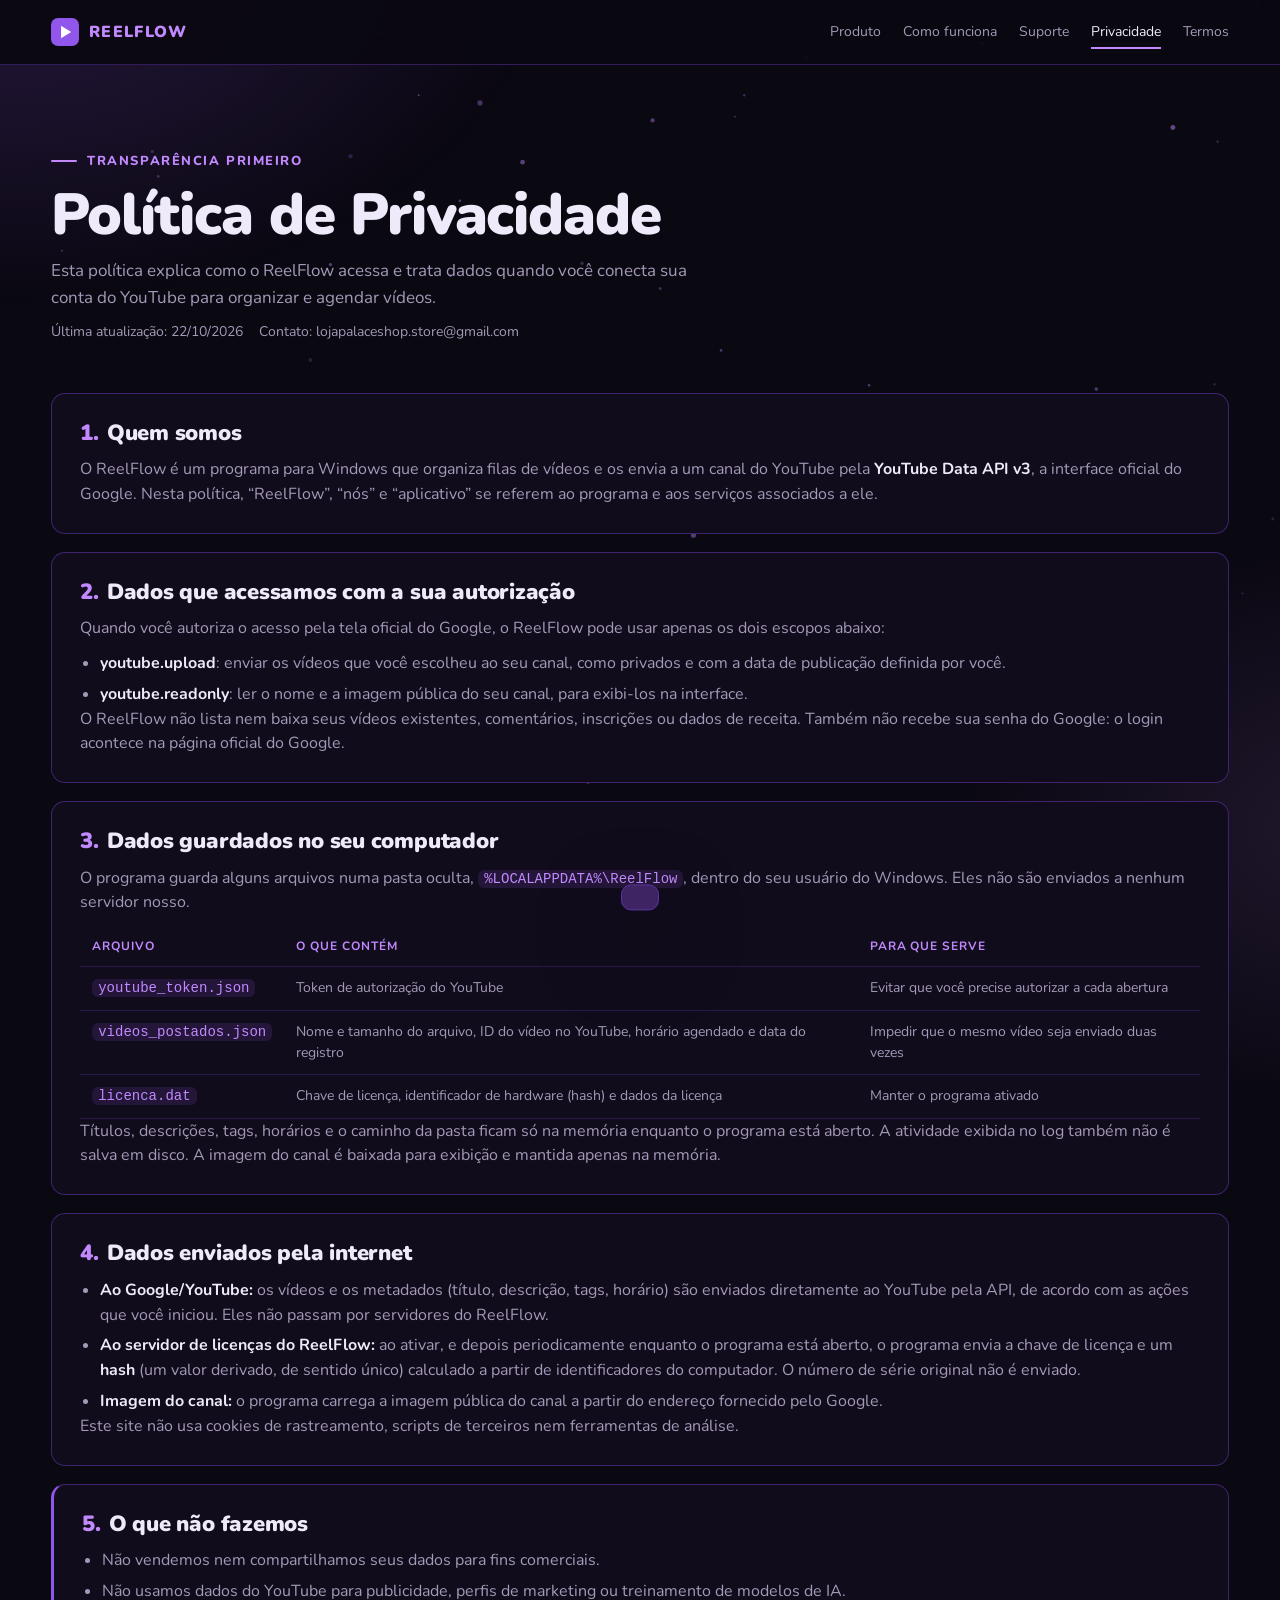
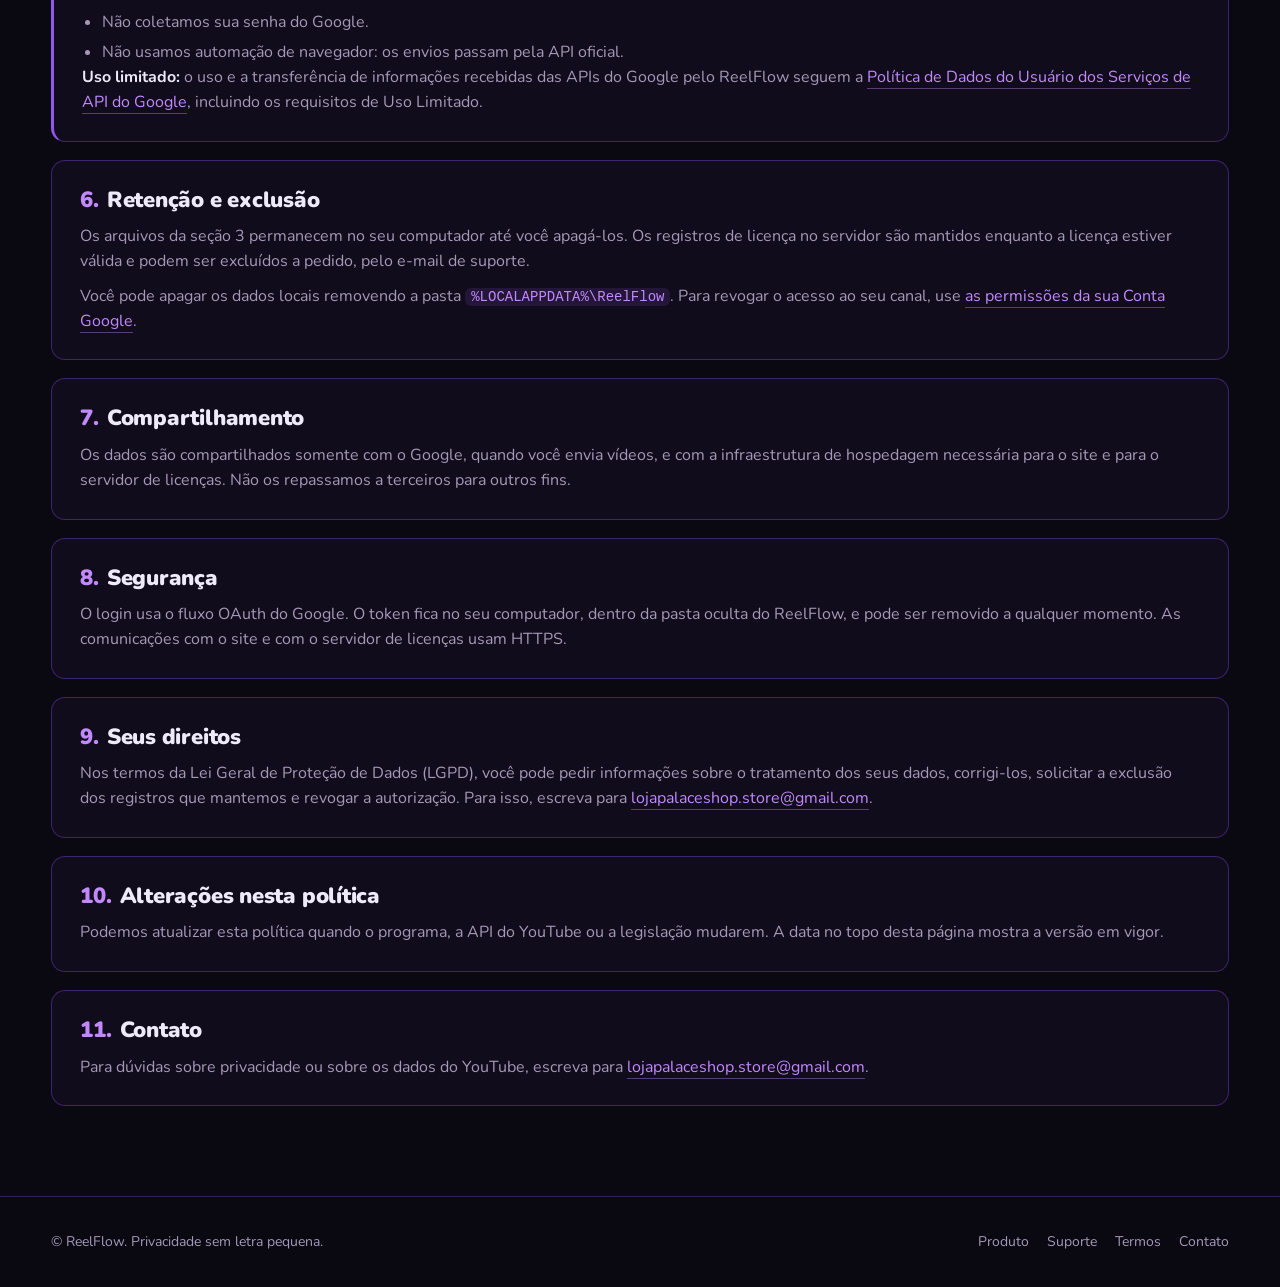
==== commit f6813eaa: "terciario" ====
--- a/privacy/index.html
+++ b/privacy/index.html
@@ -21,9 +21,9 @@
       <nav class="nav-links" id="nav">
         <a href="/#produto">Produto</a>
         <a href="/#fluxo">Como funciona</a>
-        <a href="/#info">Informações</a>
         <a href="/support/">Suporte</a>
         <a href="/privacy/" aria-current="page">Privacidade</a>
+        <a href="/terms/">Termos</a>
       </nav>
       <button class="menu-btn" aria-expanded="false" aria-controls="nav">Menu</button>
     </div>
@@ -130,6 +130,7 @@
       <nav>
         <a href="/">Produto</a>
         <a href="/support/">Suporte</a>
+        <a href="/terms/">Termos</a>
         <a href="mailto:lojapalaceshop.store@gmail.com">Contato</a>
       </nav>
     </div>
--- a/styles.css
+++ b/styles.css
@@ -110,7 +110,7 @@
 }
 
 /* hero */
-.hero { min-height: 90vh; display: grid; grid-template-columns: 1.02fr 1fr; gap: 56px; align-items: center; padding: 70px 0 60px; position: relative; }
+.hero { min-height: 90vh; display: grid; grid-template-columns: minmax(0, 1fr) minmax(0, 1.05fr); gap: 56px; align-items: center; padding: 70px 0 60px; position: relative; }
 .eyebrow { display: inline-flex; align-items: center; gap: 10px; color: var(--accent-hover); font-weight: 800; font-size: 13px; letter-spacing: 0.12em; text-transform: uppercase; }
 .eyebrow::before { content: ""; width: 26px; height: 2px; background: var(--accent-hover); border-radius: 2px; }
 h1 { font-size: clamp(42px, 6vw, 74px); line-height: 1.02; font-weight: 900; letter-spacing: -0.02em; margin: 18px 0 20px; }
@@ -120,8 +120,8 @@
 .chips { display: flex; gap: 10px; flex-wrap: wrap; margin-top: 28px; }
 .chip { font-size: 13px; color: var(--muted); padding: 6px 12px; border-radius: 999px; background: var(--child); border: 1px solid rgba(92, 51, 163, 0.5); }
 
-/* palco 3D com a janela do app */
-.stage { perspective: 1600px; position: relative; }
+/* palco 3D com a janela do app: layout em colunas fixas para nada se sobrepor */
+.stage { perspective: 1600px; position: relative; min-width: 0; }
 .orbit {
   position: absolute; width: 380px; height: 380px; left: 50%; top: 50%; margin: -190px 0 0 -190px;
   border-radius: 50%; border: 1px dashed rgba(194, 137, 255, 0.35); animation: spin 26s linear infinite; pointer-events: none;
@@ -132,80 +132,100 @@
   position: relative; width: 100%; max-width: 620px; margin-left: auto;
   background: var(--bg); border: 1px solid var(--border); border-radius: var(--radius);
   box-shadow: var(--shadow), 0 0 0 1px rgba(145, 86, 235, 0.15);
-  transform-style: preserve-3d; transition: transform 0.25s ease-out;
+  transform-style: preserve-3d; transition: transform 0.35s cubic-bezier(0.2, 0.8, 0.2, 1), box-shadow 0.35s ease;
   animation: float 7s ease-in-out infinite;
 }
-@keyframes float { 0%, 100% { translate: 0 0; } 50% { translate: 0 -12px; } }
+.window:hover { box-shadow: 0 40px 90px rgba(0, 0, 0, 0.6), 0 0 0 1px rgba(194, 137, 255, 0.35), 0 0 60px rgba(145, 86, 235, 0.25); }
+@keyframes float { 0%, 100% { translate: 0 0; } 50% { translate: 0 -10px; } }
 .window .shine {
-  position: absolute; inset: 0; border-radius: inherit; pointer-events: none;
+  position: absolute; inset: 0; border-radius: inherit; pointer-events: none; z-index: 3;
   background: linear-gradient(115deg, transparent 35%, rgba(255, 255, 255, 0.08) 50%, transparent 65%);
   background-size: 250% 100%; animation: sheen 6s ease-in-out infinite;
 }
+.window:hover .shine { animation-duration: 2.2s; }
 @keyframes sheen { 0% { background-position: 130% 0; } 60%, 100% { background-position: -30% 0; } }
+
 .win-title {
-  display: flex; align-items: center; justify-content: space-between; padding: 12px 16px;
+  display: flex; align-items: center; justify-content: space-between; gap: 10px; padding: 11px 14px;
   background: #0f0a1b; border-bottom: 1px solid rgba(92, 51, 163, 0.5); border-radius: var(--radius) var(--radius) 0 0;
-  font-weight: 900; font-size: 13px; color: var(--accent-hover); letter-spacing: 0.08em;
-}
-.win-title .left { display: flex; align-items: center; gap: 10px; }
-.win-title .left svg { width: 20px; height: 20px; }
-.win-title .days { color: var(--accent-hover); font-size: 12px; font-weight: 700; letter-spacing: 0; }
-.win-body { display: grid; grid-template-columns: 170px 1fr; min-height: 370px; }
-.sidebar { background: var(--child); padding: 14px 10px; display: flex; flex-direction: column; gap: 8px; border-right: 1px solid rgba(92, 51, 163, 0.35); }
+  font-weight: 900; font-size: 13px; color: var(--accent-hover); letter-spacing: 0.08em; white-space: nowrap;
+  transform: translateZ(24px);
+}
+.win-title .left { display: flex; align-items: center; gap: 8px; min-width: 0; }
+.win-title .left svg { width: 20px; height: 20px; flex: none; }
+.win-title .right { display: flex; align-items: center; gap: 8px; min-width: 0; }
+.win-title .days { color: var(--accent-hover); font-size: 11px; font-weight: 700; letter-spacing: 0; overflow: hidden; text-overflow: ellipsis; }
+
+.win-body { display: grid; grid-template-columns: 150px minmax(0, 1fr); min-height: 380px; transform-style: preserve-3d; }
+.sidebar {
+  background: var(--child); padding: 14px 10px; display: flex; flex-direction: column; gap: 8px;
+  border-right: 1px solid rgba(92, 51, 163, 0.35); min-width: 0;
+}
 .nav-btn {
-  position: relative; display: flex; align-items: center; gap: 10px; padding: 9px 10px; border-radius: 9px;
-  background: var(--button); border: 1px solid rgba(92, 51, 163, 0.5); color: var(--text); font-size: 11px; font-weight: 800; letter-spacing: 0.04em;
+  position: relative; display: flex; align-items: center; gap: 8px; padding: 9px 10px; border-radius: 9px; width: 100%;
+  background: var(--button); border: 1px solid rgba(92, 51, 163, 0.5); color: var(--text);
+  font-size: 10px; font-weight: 800; letter-spacing: 0.03em; white-space: nowrap; overflow: hidden; text-align: left;
   transition: background 0.25s ease, transform 0.25s ease;
 }
-.nav-btn svg { width: 16px; height: 16px; flex: none; }
-.nav-btn:hover { background: var(--button-hover); transform: translateX(3px); }
+.nav-btn svg { width: 15px; height: 15px; flex: none; }
+.nav-btn:hover { background: var(--button-hover); transform: translateX(4px); }
 .nav-btn.active { background: var(--button-active); }
 .nav-btn.active::before {
   content: ""; position: absolute; left: -10px; top: 8px; bottom: 8px; width: 4px; border-radius: 3px; background: var(--accent-hover);
   transform-origin: center; animation: slideIn 0.5s ease both;
 }
 @keyframes slideIn { from { transform: scaleY(0); } to { transform: scaleY(1); } }
-.profile { margin-top: auto; display: flex; gap: 10px; align-items: center; padding-top: 10px; border-top: 1px solid rgba(92, 51, 163, 0.35); }
-.avatar { width: 34px; height: 34px; border-radius: 50%; background: var(--accent); display: grid; place-items: center; font-weight: 900; font-size: 12px; color: #fff; flex: none; }
-.profile b { font-size: 12px; display: block; }
+.profile { margin-top: auto; display: flex; gap: 9px; align-items: center; padding-top: 10px; border-top: 1px solid rgba(92, 51, 163, 0.35); min-width: 0; }
+.avatar { width: 32px; height: 32px; border-radius: 50%; background: var(--accent); display: grid; place-items: center; font-weight: 900; font-size: 11px; color: #fff; flex: none; }
+.profile div { min-width: 0; }
+.profile b { font-size: 12px; display: block; white-space: nowrap; overflow: hidden; text-overflow: ellipsis; }
 .profile span { font-size: 11px; color: var(--green); }
-.content { padding: 16px 18px; background: var(--bg); }
-.content h4 { font-size: 15px; color: var(--accent-hover); letter-spacing: 0.06em; }
-.content .sub { font-size: 12px; color: var(--muted); margin: 4px 0 12px; }
+
+.content { padding: 14px 16px; background: var(--bg); min-width: 0; transform: translateZ(14px); }
+.content h4 { font-size: 14px; color: var(--accent-hover); letter-spacing: 0.06em; white-space: nowrap; }
+.content .sub { font-size: 11.5px; color: var(--muted); margin: 3px 0 10px; line-height: 1.4; }
 .table { background: var(--child); border: 1px solid rgba(92, 51, 163, 0.6); border-radius: 10px; overflow: hidden; }
-.thead, .row-q { display: grid; grid-template-columns: 96px 1.2fr 1.2fr 1fr; gap: 8px; padding: 9px 12px; align-items: center; font-size: 12px; }
-.thead { color: var(--muted); font-size: 10px; letter-spacing: 0.08em; border-bottom: 1px solid rgba(92, 51, 163, 0.5); }
-.row-q { border-bottom: 1px solid rgba(92, 51, 163, 0.25); animation: rowIn 0.6s ease both; }
+.thead, .row-q {
+  display: grid; grid-template-columns: 112px minmax(0, 1.1fr) minmax(0, 1fr) 84px; gap: 10px;
+  padding: 8px 10px; align-items: center; font-size: 11.5px;
+}
+.thead { color: var(--muted); font-size: 9.5px; letter-spacing: 0.08em; border-bottom: 1px solid rgba(92, 51, 163, 0.5); }
+.row-q { border-bottom: 1px solid rgba(92, 51, 163, 0.25); animation: rowIn 0.6s ease both; transition: background 0.25s ease, transform 0.25s ease; }
+.row-q > * { min-width: 0; overflow: hidden; text-overflow: ellipsis; white-space: nowrap; }
 .row-q:last-child { border-bottom: 0; }
 .row-q:nth-child(2) { animation-delay: 0.1s; }
 .row-q:nth-child(3) { animation-delay: 0.2s; }
 .row-q:nth-child(4) { animation-delay: 0.3s; }
 @keyframes rowIn { from { opacity: 0; transform: translateX(14px); } to { opacity: 1; transform: none; } }
-.row-q:hover { background: rgba(120, 66, 180, 0.12); }
-.row-q .file, .row-q .title { overflow: hidden; text-overflow: ellipsis; white-space: nowrap; }
+.row-q:hover { background: rgba(120, 66, 180, 0.16); transform: translateX(4px); }
 .row-q .file { color: var(--muted); }
+.row-q .title { color: var(--text); }
 .muted { color: var(--muted); }
-.progress { position: relative; height: 8px; width: 100%; background: rgba(145, 86, 235, 0.18); border-radius: 999px; overflow: hidden; }
-.progress i { position: absolute; left: 0; top: 0; bottom: 0; width: 64%; background: var(--accent); border-radius: 999px; }
+.progress { position: relative; height: 7px; width: 100%; background: rgba(145, 86, 235, 0.18); border-radius: 999px; overflow: hidden; }
+.progress i { position: absolute; left: 0; top: 0; bottom: 0; width: 64%; background: var(--accent); border-radius: 999px; transition: width 0.6s ease; }
+.row-q:hover .progress i { width: 82%; }
 .progress::after {
   content: ""; position: absolute; top: 0; bottom: 0; width: 40px; left: 0; border-radius: 999px;
   background: linear-gradient(90deg, transparent, rgba(194, 137, 255, 0.85), transparent);
   animation: shimmer 1.6s linear infinite;
 }
 @keyframes shimmer { from { transform: translateX(-40px); } to { transform: translateX(260px); } }
-.bars { display: inline-flex; gap: 2px; align-items: flex-end; height: 14px; margin-right: 6px; vertical-align: middle; }
-.bars i { width: 3px; height: 100%; background: var(--accent-hover); border-radius: 1.5px; animation: eq 1s ease-in-out infinite; }
-.bars i:nth-child(2) { animation-delay: 0.15s; }
-.bars i:nth-child(3) { animation-delay: 0.3s; }
-.bars i:nth-child(4) { animation-delay: 0.45s; }
-.bars i:nth-child(5) { animation-delay: 0.6s; }
-@keyframes eq { 0%, 100% { transform: scaleY(0.25); } 50% { transform: scaleY(1); } }
-.actions { display: flex; gap: 8px; margin-top: 14px; flex-wrap: wrap; }
-.actions .btn { padding: 8px 12px; font-size: 12px; border-radius: 8px; }
-.mini { font-size: 11px; padding: 3px 9px; border-radius: 6px; background: var(--button); border: 1px solid var(--border); color: var(--text); }
-.logbox { margin-top: 12px; background: var(--child); border: 1px solid rgba(92, 51, 163, 0.6); border-radius: 10px; padding: 10px 12px; font-family: "Consolas", "Courier New", monospace; font-size: 11px; color: var(--muted); min-height: 66px; }
+.actions { display: flex; gap: 8px; margin-top: 12px; flex-wrap: wrap; }
+.actions .btn { padding: 7px 11px; font-size: 11.5px; border-radius: 8px; white-space: nowrap; }
+.mini { font-size: 10.5px; padding: 3px 8px; border-radius: 6px; background: var(--button); border: 1px solid var(--border); color: var(--text); white-space: nowrap; }
+.logbox {
+  margin-top: 10px; background: var(--child); border: 1px solid rgba(92, 51, 163, 0.6); border-radius: 10px; padding: 9px 11px;
+  font-family: "Consolas", "Courier New", monospace; font-size: 11px; color: var(--muted); line-height: 1.5; min-height: 52px;
+}
 .logbox .caret { display: inline-block; width: 7px; height: 12px; background: var(--accent-hover); vertical-align: -2px; animation: blink 1s steps(1) infinite; }
 @keyframes blink { 50% { opacity: 0; } }
+
+.pill {
+  display: inline-flex; align-items: center; gap: 6px; padding: 3px 8px; white-space: nowrap;
+  border-radius: 999px; font-size: 9.5px; font-weight: 800; letter-spacing: 0.04em;
+  border: 1px solid currentColor; background: rgba(255, 255, 255, 0.03);
+}
+.pill::before { width: 6px; height: 6px; }
 
 /* seções */
 section { padding: 90px 0; position: relative; }
@@ -316,6 +336,11 @@
 .reveal[data-delay="2"] { transition-delay: 0.2s; }
 .reveal[data-delay="3"] { transition-delay: 0.3s; }
 
+/* elementos com inclinação 3D: a entrada (reveal) e o seguir do mouse têm transições separadas */
+[data-tilt].reveal { transition: opacity 0.7s ease, transform 0.25s cubic-bezier(0.2, 0.8, 0.2, 1), box-shadow 0.35s ease, border-color 0.3s ease; }
+[data-tilt].reveal.in { transition: opacity 0.7s ease, transform 0.25s cubic-bezier(0.2, 0.8, 0.2, 1), box-shadow 0.35s ease, border-color 0.3s ease; }
+[data-tilt].tilting { transition: transform 0.12s linear, box-shadow 0.35s ease, border-color 0.3s ease; }
+
 /* responsivo */
 @media (max-width: 980px) {
   .hero { grid-template-columns: 1fr; min-height: auto; padding-top: 50px; }
@@ -327,11 +352,11 @@
   .menu-btn { display: block; }
 }
 @media (max-width: 640px) {
-  .win-body { grid-template-columns: 1fr; }
+  .win-body { grid-template-columns: 1fr; min-height: 0; }
   .sidebar { flex-direction: row; flex-wrap: wrap; border-right: 0; border-bottom: 1px solid rgba(92, 51, 163, 0.35); }
   .nav-btn { flex: 1 1 45%; }
   .profile { display: none; }
-  .thead, .row-q { grid-template-columns: 80px 1fr 1fr; }
+  .thead, .row-q { grid-template-columns: 96px minmax(0, 1fr) minmax(0, 1fr); }
   .thead span:last-child, .row-q > :last-child { display: none; }
   .orbit { display: none; }
   .doc .block { padding: 22px; }
